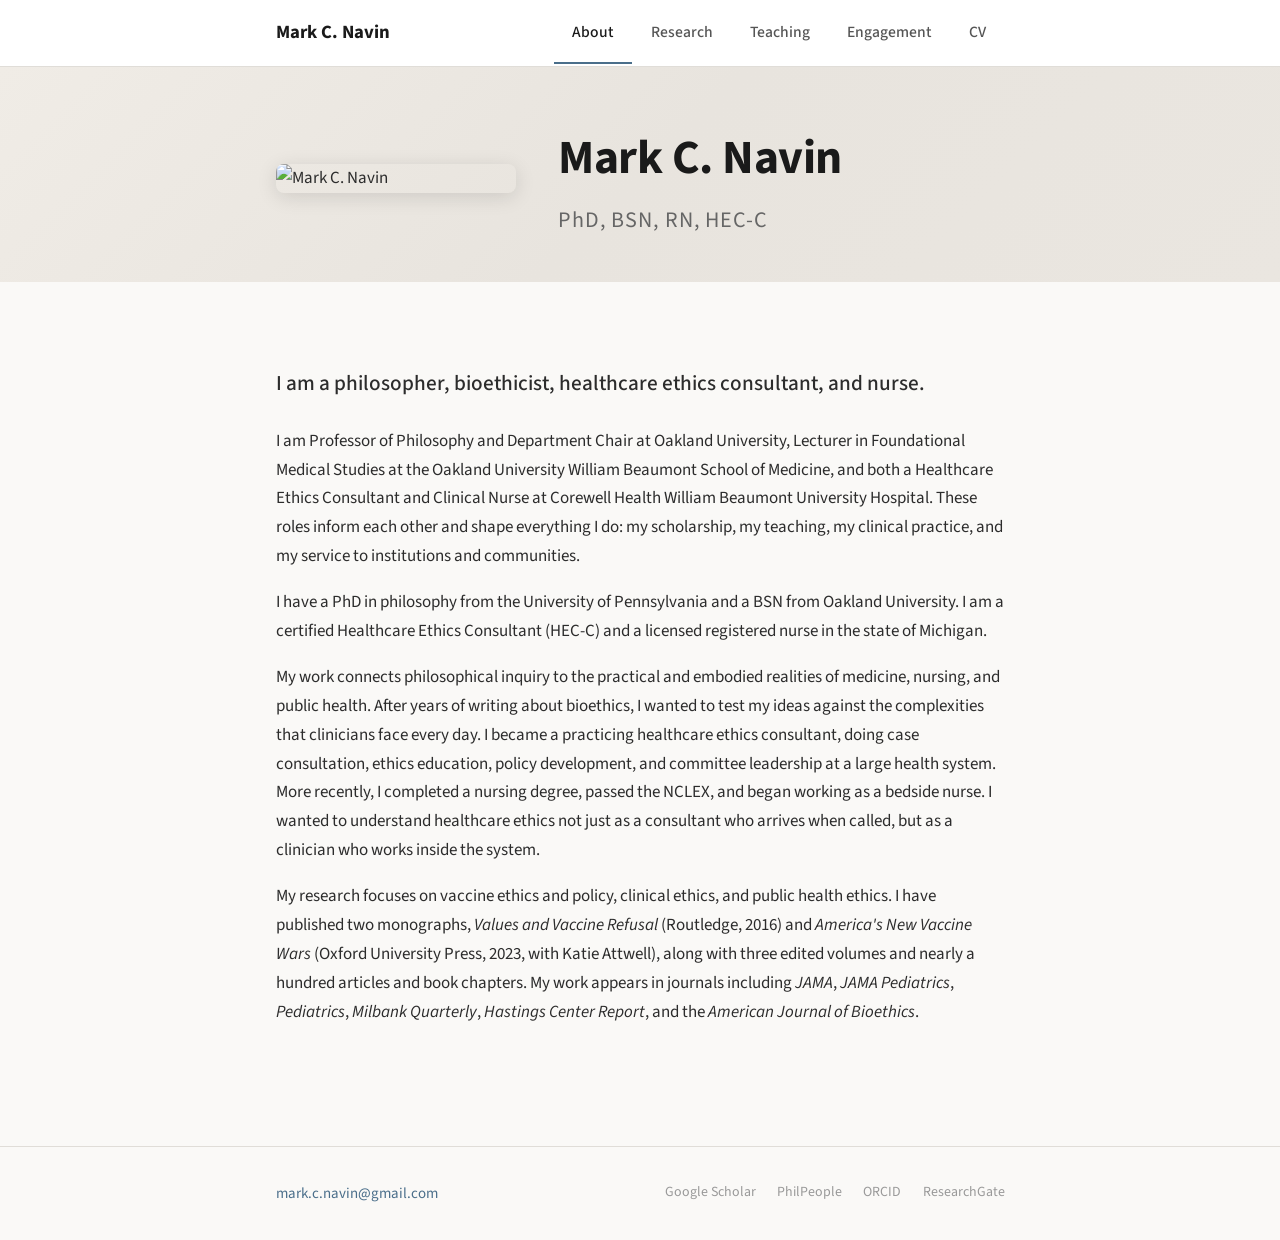
==== index.html @ 88d6ac95 "Add website files" ====
<!DOCTYPE html>
<html lang="en">
<head>
    <meta charset="UTF-8">
    <meta name="viewport" content="width=device-width, initial-scale=1.0">
    <title>Mark C. Navin</title>
    <link rel="stylesheet" href="style.css">
    <link rel="preconnect" href="https://fonts.googleapis.com">
    <link href="https://fonts.googleapis.com/css2?family=Source+Sans+3:wght@400;500;600;700&display=swap" rel="stylesheet">
</head>
<body>

<nav>
    <div class="container">
        <a href="index.html" class="nav-name">Mark C. Navin</a>
        <button class="nav-toggle" aria-label="Toggle navigation" onclick="document.querySelector('.nav-links').classList.toggle('open')">
            <span></span><span></span><span></span>
        </button>
        <ul class="nav-links">
            <li><a href="index.html" class="active">About</a></li>
            <li><a href="research.html">Research</a></li>
            <li><a href="teaching.html">Teaching</a></li>
            <li><a href="engagement.html">Engagement</a></li>
            <li><a href="cv.html">CV</a></li>
        </ul>
    </div>
</nav>

<section class="hero">
    <div class="container">
        <div class="about-header">
            <img src="images/headshot.jpg" alt="Mark C. Navin" class="headshot">
            <div class="about-intro">
                <h1>Mark C. Navin</h1>
                <p class="postnominals">PhD, BSN, RN, HEC-C</p>
            </div>
        </div>
    </div>
</section>

<main class="container page-content">

    <p class="lead">I am a philosopher, bioethicist, healthcare ethics consultant, and nurse.</p>

    <p>I am Professor of Philosophy and Department Chair at Oakland University, Lecturer in Foundational Medical Studies at the Oakland University William Beaumont School of Medicine, and both a Healthcare Ethics Consultant and Clinical Nurse at Corewell Health William Beaumont University Hospital. These roles inform each other and shape everything I do: my scholarship, my teaching, my clinical practice, and my service to institutions and communities.</p>

    <p>I have a PhD in philosophy from the University of Pennsylvania and a BSN from Oakland University. I am a certified Healthcare Ethics Consultant (HEC-C) and a licensed registered nurse in the state of Michigan.</p>

    <p>My work connects philosophical inquiry to the practical and embodied realities of medicine, nursing, and public health. After years of writing about bioethics, I wanted to test my ideas against the complexities that clinicians face every day. I became a practicing healthcare ethics consultant, doing case consultation, ethics education, policy development, and committee leadership at a large health system. More recently, I completed a nursing degree, passed the NCLEX, and began working as a bedside nurse. I wanted to understand healthcare ethics not just as a consultant who arrives when called, but as a clinician who works inside the system.</p>

    <p>My research focuses on vaccine ethics and policy, clinical ethics, and public health ethics. I have published two monographs, <em>Values and Vaccine Refusal</em> (Routledge, 2016) and <em>America's New Vaccine Wars</em> (Oxford University Press, 2023, with Katie Attwell), along with three edited volumes and nearly a hundred articles and book chapters. My work appears in journals including <em>JAMA</em>, <em>JAMA Pediatrics</em>, <em>Pediatrics</em>, <em>Milbank Quarterly</em>, <em>Hastings Center Report</em>, and the <em>American Journal of Bioethics</em>.</p>

</main>

<footer>
    <div class="container">
        <div class="footer-contact">
            <a href="mailto:mark.c.navin@gmail.com">mark.c.navin@gmail.com</a>
        </div>
        <div class="footer-profiles">
            <a href="https://scholar.google.com/citations?user=TUJq7hUAAAAJ&hl=en" target="_blank" rel="noopener">Google Scholar</a>
            <a href="https://philpeople.org/profiles/mark-navin" target="_blank" rel="noopener">PhilPeople</a>
            <a href="https://orcid.org/0000-0002-8511-6517" target="_blank" rel="noopener">ORCID</a>
            <a href="https://www.researchgate.net/profile/Mark-Navin" target="_blank" rel="noopener">ResearchGate</a>
        </div>
    </div>
</footer>

</body>
</html>
---- style.css ----
/* ===== RESET & BASE ===== */
*, *::before, *::after {
    box-sizing: border-box;
    margin: 0;
    padding: 0;
}

html {
    font-size: 17px;
    scroll-behavior: smooth;
}

body {
    font-family: 'Source Sans 3', 'Source Sans Pro', -apple-system, BlinkMacSystemFont, 'Segoe UI', Roboto, sans-serif;
    color: #2c2c2c;
    background-color: #faf9f7;
    line-height: 1.7;
    -webkit-font-smoothing: antialiased;
}

/* ===== TYPOGRAPHY ===== */
h1 {
    font-size: 2rem;
    font-weight: 700;
    color: #1a1a1a;
    margin-bottom: 0.25rem;
    letter-spacing: -0.01em;
}

h2 {
    font-size: 1.35rem;
    font-weight: 600;
    color: #1a1a1a;
    margin-top: 2.5rem;
    margin-bottom: 1rem;
    padding-bottom: 0.4rem;
    border-bottom: 2px solid #e0ddd8;
}

h3 {
    font-size: 1.1rem;
    font-weight: 600;
    color: #4a6e8a;
    margin-top: 2rem;
    margin-bottom: 0.75rem;
}

p {
    margin-bottom: 1rem;
}

a {
    color: #4a6e8a;
    text-decoration: none;
    border-bottom: 1px solid transparent;
    transition: border-color 0.2s;
}

a:hover {
    border-bottom-color: #4a6e8a;
}

/* ===== LAYOUT ===== */
.container {
    max-width: 780px;
    margin: 0 auto;
    padding: 0 1.5rem;
}

/* ===== NAVIGATION ===== */
nav {
    background-color: #fff;
    border-bottom: 1px solid #e0ddd8;
    position: sticky;
    top: 0;
    z-index: 100;
}

nav .container {
    display: flex;
    align-items: center;
    justify-content: space-between;
    padding-top: 0;
    padding-bottom: 0;
}

.nav-name {
    font-weight: 700;
    font-size: 1.1rem;
    color: #1a1a1a;
    text-decoration: none;
    border-bottom: none;
    padding: 1rem 0;
}

.nav-name:hover {
    color: #4a6e8a;
    border-bottom: none;
}

.nav-links {
    display: flex;
    list-style: none;
    gap: 0;
}

.nav-links a {
    display: block;
    padding: 1rem 1.1rem;
    font-size: 0.92rem;
    font-weight: 500;
    color: #555;
    text-decoration: none;
    border-bottom: 2px solid transparent;
    transition: color 0.2s, border-color 0.2s;
}

.nav-links a:hover {
    color: #1a1a1a;
    border-bottom-color: #4a6e8a;
}

.nav-links a.active {
    color: #1a1a1a;
    border-bottom-color: #4a6e8a;
}

/* Mobile hamburger */
.nav-toggle {
    display: none;
    background: none;
    border: none;
    cursor: pointer;
    padding: 0.5rem;
}

.nav-toggle span {
    display: block;
    width: 22px;
    height: 2px;
    background: #2c2c2c;
    margin: 5px 0;
    transition: 0.3s;
}

/* ===== HERO / ABOUT HEADER ===== */
.hero {
    background: linear-gradient(135deg, #f0ece6 0%, #e8e4de 50%, #eae6e0 100%);
    padding: 3rem 0 2.5rem;
    margin-bottom: 2rem;
}

.about-header {
    display: flex;
    gap: 2.5rem;
    align-items: center;
    margin: 0;
}

.headshot {
    width: 240px;
    min-width: 240px;
    border-radius: 8px;
    box-shadow: 0 4px 20px rgba(0,0,0,0.12);
}

.about-intro h1 {
    margin-bottom: 0.2rem;
    font-size: 2.8rem;
}

.postnominals {
    font-size: 1.3rem;
    font-weight: 400;
    color: #666;
    letter-spacing: 0.04em;
    margin-bottom: 0;
}

/* ===== LEAD STATEMENT ===== */
.lead {
    font-size: 1.25rem;
    line-height: 1.6;
    font-weight: 500;
    color: #2c2c2c;
    margin: 2rem 0 1.5rem;
}

.roles-table,
.credentials-table {
    border-collapse: collapse;
    width: 100%;
    margin-bottom: 1rem;
}

.roles-table td {
    padding: 0.2rem 0;
    font-size: 1rem;
    vertical-align: top;
    line-height: 1.45;
}

.roles-table .role {
    font-weight: 600;
    color: #1a1a1a;
    padding-right: 1rem;
    white-space: nowrap;
}

.roles-table .inst {
    color: #666;
}

.credentials-table {
    margin-top: 0.75rem;
    margin-bottom: 1.5rem;
}

.credentials-table td {
    padding: 0.12rem 0;
    font-size: 0.88rem;
    color: #777;
    vertical-align: top;
    line-height: 1.4;
}

.credentials-table td:first-child {
    font-weight: 500;
    color: #666;
    padding-right: 1rem;
    white-space: nowrap;
}

/* ===== RESEARCH PAGE ===== */
.books {
    display: flex;
    gap: 2.5rem;
    margin: 1.5rem 0 2.5rem;
}

.book {
    display: flex;
    gap: 1.25rem;
    flex: 1;
}

.book img {
    height: 200px;
    width: auto;
    border-radius: 3px;
    box-shadow: 0 2px 8px rgba(0,0,0,0.1);
    transition: transform 0.2s;
}

.book img:hover {
    transform: scale(1.03);
}

.book-info {
    display: flex;
    flex-direction: column;
    justify-content: center;
}

.book-info .book-title {
    font-weight: 600;
    font-size: 0.95rem;
    color: #1a1a1a;
    line-height: 1.4;
    margin-bottom: 0.3rem;
}

.book-info .book-meta {
    font-size: 0.85rem;
    color: #777;
}

.research-area {
    margin-bottom: 2.5rem;
}

.pub-list {
    list-style: none;
    padding: 0;
}

.pub-list li {
    padding: 0.6rem 0;
    border-bottom: 1px solid #eee;
    font-size: 0.95rem;
    line-height: 1.5;
}

.pub-list li:last-child {
    border-bottom: none;
}

.pub-title {
    color: #1a1a1a;
}

.pub-meta {
    color: #777;
    font-size: 0.88rem;
}

/* ===== TEACHING PAGE ===== */
.teaching-content p {
    margin-bottom: 1rem;
}

/* ===== ENGAGEMENT PAGE ===== */
.media-grid {
    display: grid;
    grid-template-columns: repeat(auto-fill, minmax(300px, 1fr));
    gap: 1.5rem;
    margin: 1.5rem 0;
}

.media-card {
    background: #fff;
    border: 1px solid #e8e5e0;
    border-radius: 6px;
    overflow: hidden;
    transition: box-shadow 0.2s;
}

.media-card:hover {
    box-shadow: 0 3px 12px rgba(0,0,0,0.08);
}

.media-card img {
    width: 100%;
    display: block;
}

.media-card .card-body {
    padding: 1rem;
}

.media-card .card-title {
    font-weight: 600;
    font-size: 0.92rem;
    color: #1a1a1a;
    line-height: 1.4;
    margin-bottom: 0.3rem;
}

.media-card .card-meta {
    font-size: 0.82rem;
    color: #777;
}

.writing-list {
    list-style: none;
    padding: 0;
}

.writing-list li {
    padding: 0.5rem 0;
    border-bottom: 1px solid #eee;
    font-size: 0.95rem;
}

.writing-list li:last-child {
    border-bottom: none;
}

.outlet-list {
    font-size: 0.95rem;
    color: #555;
    line-height: 1.8;
}

/* ===== CV PAGE ===== */
.cv-embed {
    width: 100%;
    height: 80vh;
    border: 1px solid #e0ddd8;
    border-radius: 4px;
    margin: 1.5rem 0;
}

.cv-download {
    display: inline-block;
    padding: 0.6rem 1.5rem;
    background-color: #4a6e8a;
    color: #fff;
    border-radius: 4px;
    font-weight: 500;
    font-size: 0.95rem;
    border-bottom: none;
    transition: background-color 0.2s;
}

.cv-download:hover {
    background-color: #3d5d75;
    border-bottom: none;
}

/* ===== FOOTER ===== */
footer {
    margin-top: 4rem;
    padding: 2rem 0;
    border-top: 1px solid #e0ddd8;
    font-size: 0.88rem;
    color: #888;
}

footer .container {
    display: flex;
    justify-content: space-between;
    align-items: center;
    flex-wrap: wrap;
    gap: 1rem;
}

.footer-contact a {
    color: #4a6e8a;
}

.footer-profiles {
    display: flex;
    gap: 1.25rem;
}

.footer-profiles a {
    color: #999;
    font-size: 0.82rem;
    border-bottom: none;
}

.footer-profiles a:hover {
    color: #4a6e8a;
}

/* ===== RESPONSIVE ===== */
@media (max-width: 768px) {
    html {
        font-size: 16px;
    }

    .nav-toggle {
        display: block;
    }

    .nav-links {
        display: none;
        position: absolute;
        top: 100%;
        left: 0;
        right: 0;
        background: #fff;
        flex-direction: column;
        border-bottom: 1px solid #e0ddd8;
        box-shadow: 0 4px 12px rgba(0,0,0,0.05);
    }

    .nav-links.open {
        display: flex;
    }

    .nav-links a {
        padding: 0.9rem 1.5rem;
        border-bottom: none;
    }

    .hero {
        padding: 2rem 0 1.5rem;
    }

    .about-header {
        flex-direction: column;
        align-items: center;
        text-align: center;
    }

    .roles-table .role {
        white-space: normal;
    }

    .roles-table td {
        display: block;
    }

    .roles-table .inst {
        padding-bottom: 0.4rem;
    }

    .credentials-table td:first-child {
        white-space: normal;
    }

    .headshot {
        width: 180px;
        min-width: 180px;
    }

    .books {
        flex-direction: column;
        gap: 1.5rem;
    }

    footer .container {
        flex-direction: column;
        text-align: center;
    }
}

/* ===== PAGE CONTENT SPACING ===== */
.page-content {
    padding-top: 1rem;
    padding-bottom: 2rem;
}
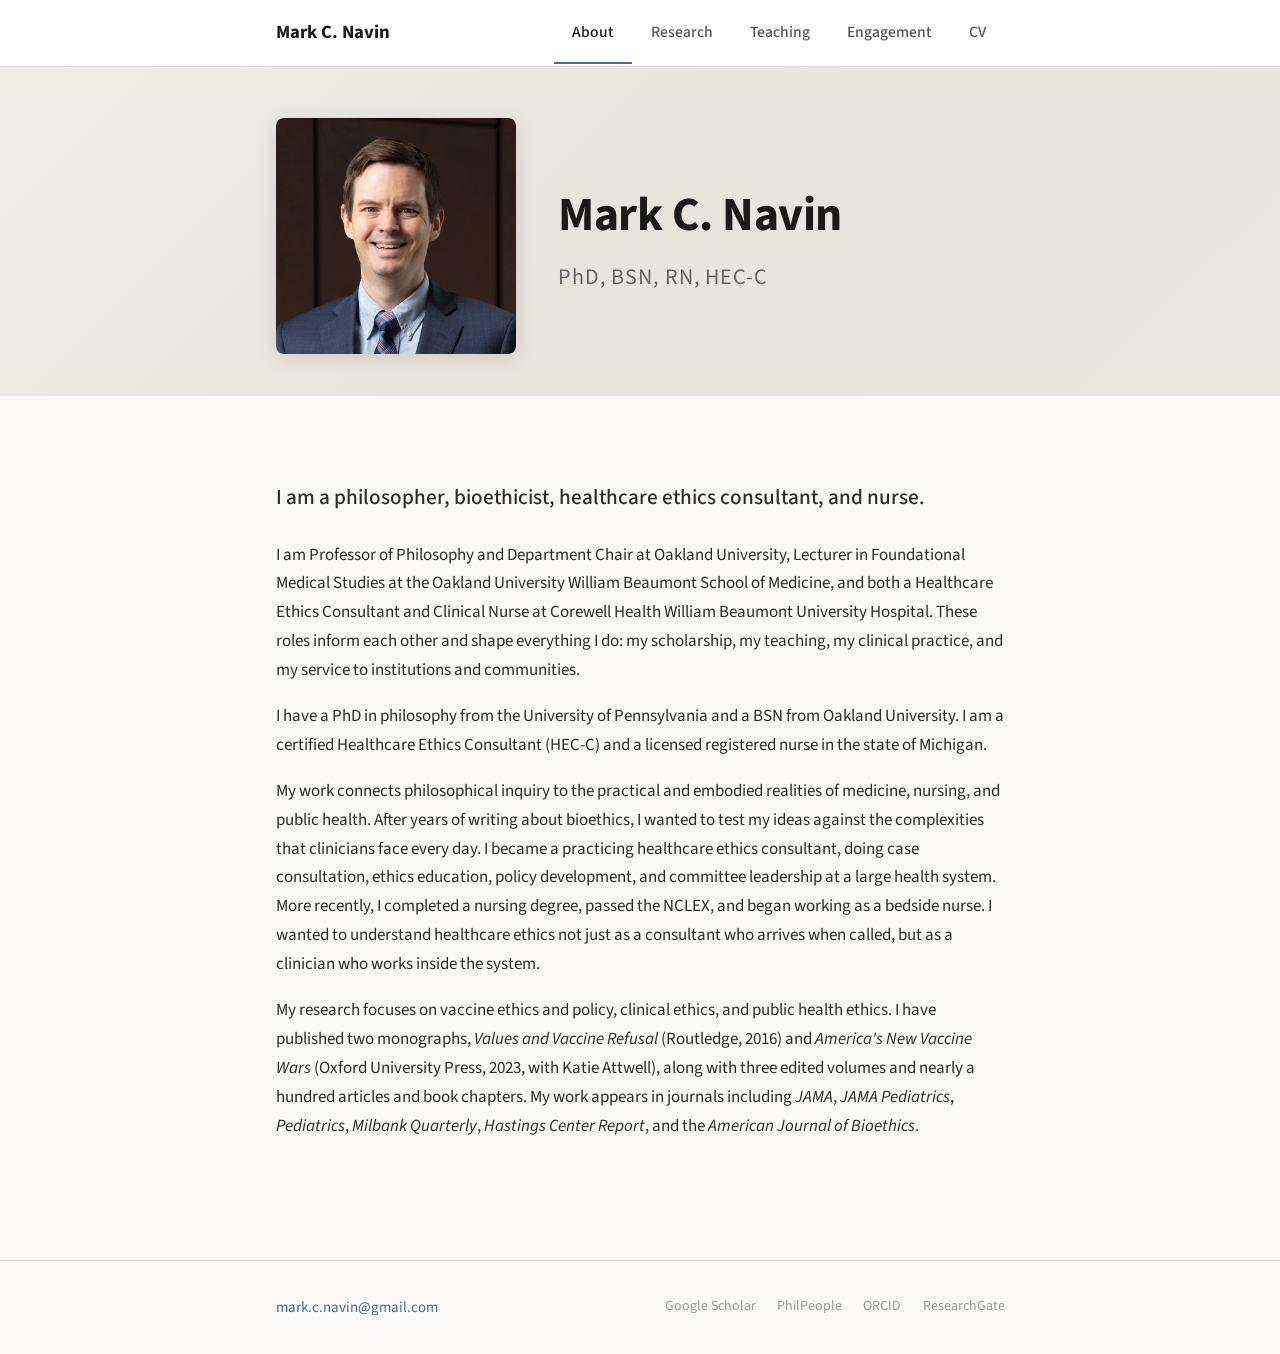
==== commit b5e0edcb: "Add Google Analytics tracking" ====
--- a/index.html
+++ b/index.html
@@ -1,6 +1,14 @@
 <!DOCTYPE html>
 <html lang="en">
 <head>
+    <!-- Google tag (gtag.js) -->
+    <script async src="https://www.googletagmanager.com/gtag/js?id=G-4WV3PVG4LS"></script>
+    <script>
+      window.dataLayer = window.dataLayer || [];
+      function gtag(){dataLayer.push(arguments);}
+      gtag('js', new Date());
+      gtag('config', 'G-4WV3PVG4LS');
+    </script>
     <meta charset="UTF-8">
     <meta name="viewport" content="width=device-width, initial-scale=1.0">
     <title>Mark C. Navin</title>
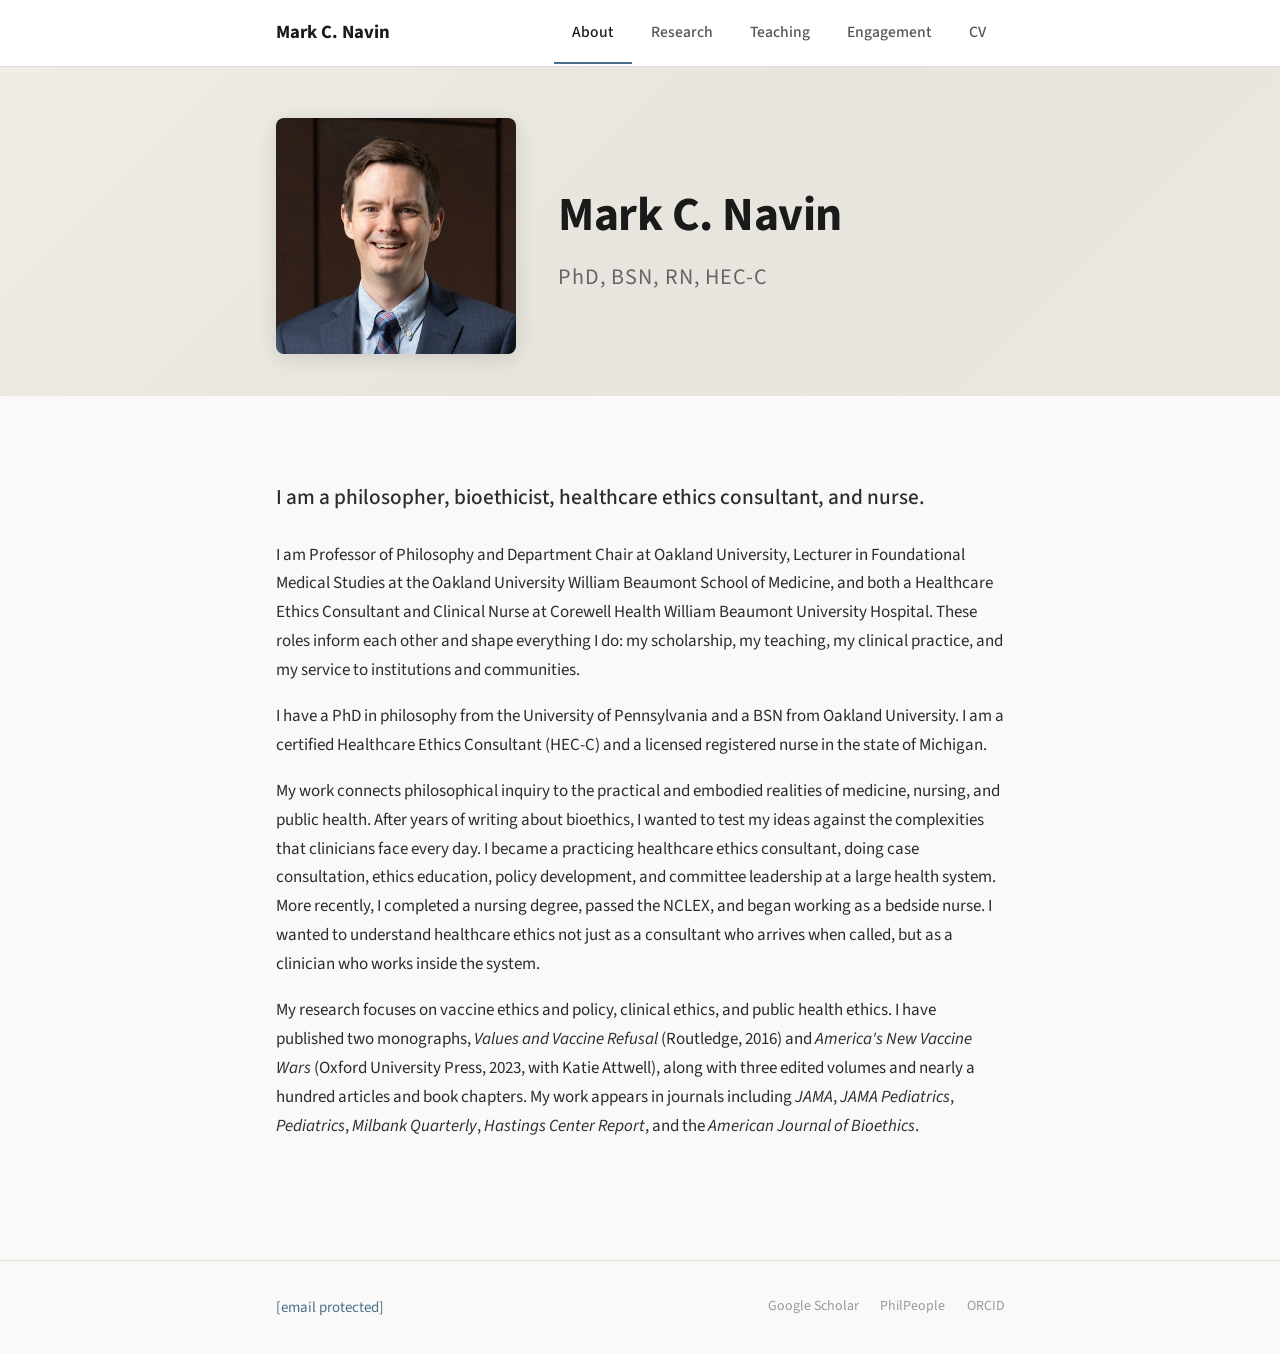
==== commit 145221a2: "Add updated files to ensure that Google locates" ====
--- a/index.html
+++ b/index.html
@@ -11,7 +11,21 @@
     </script>
     <meta charset="UTF-8">
     <meta name="viewport" content="width=device-width, initial-scale=1.0">
-    <title>Mark C. Navin</title>
+    <title>Mark C. Navin — Philosopher, Bioethicist, Nurse</title>
+    <meta name="description" content="Mark C. Navin is a philosopher, bioethicist, healthcare ethics consultant, and bedside nurse. Professor of Philosophy at Oakland University, clinical ethicist and nurse at Corewell Health. Author of Values and Vaccine Refusal and America's New Vaccine Wars.">
+    <link rel="canonical" href="https://markcnavin.com/">
+    <!-- Open Graph -->
+    <meta property="og:title" content="Mark C. Navin — Philosopher, Bioethicist, Nurse">
+    <meta property="og:description" content="Philosopher, bioethicist, healthcare ethics consultant, and bedside nurse. Professor at Oakland University. Author of Values and Vaccine Refusal and America's New Vaccine Wars.">
+    <meta property="og:type" content="website">
+    <meta property="og:url" content="https://markcnavin.com/">
+    <meta property="og:image" content="https://markcnavin.com/images/headshot.jpg">
+    <meta property="og:site_name" content="Mark C. Navin">
+    <!-- Twitter/Bluesky card -->
+    <meta name="twitter:card" content="summary">
+    <meta name="twitter:title" content="Mark C. Navin — Philosopher, Bioethicist, Nurse">
+    <meta name="twitter:description" content="Philosopher, bioethicist, healthcare ethics consultant, and bedside nurse. Professor at Oakland University. Author of Values and Vaccine Refusal and America's New Vaccine Wars.">
+    <meta name="twitter:image" content="https://markcnavin.com/images/headshot.jpg">
     <link rel="stylesheet" href="style.css">
     <link rel="preconnect" href="https://fonts.googleapis.com">
     <link href="https://fonts.googleapis.com/css2?family=Source+Sans+3:wght@400;500;600;700&display=swap" rel="stylesheet">
@@ -63,16 +77,10 @@
 <footer>
     <div class="container">
         <div class="footer-contact">
-            <a href="mailto:mark.c.navin@gmail.com">mark.c.navin@gmail.com</a>
+            <a href="/cdn-cgi/l/email-protection#147975667f3a773a7a75627d7a547379757d783a777b79"><span class="__cf_email__" data-cfemail="8fe2eefde4a1eca1e1eef9e6e1cfe8e2eee6e3a1ece0e2">[email&#160;protected]</span></a>
         </div>
         <div class="footer-profiles">
             <a href="https://scholar.google.com/citations?user=TUJq7hUAAAAJ&hl=en" target="_blank" rel="noopener">Google Scholar</a>
             <a href="https://philpeople.org/profiles/mark-navin" target="_blank" rel="noopener">PhilPeople</a>
             <a href="https://orcid.org/0000-0002-8511-6517" target="_blank" rel="noopener">ORCID</a>
-            <a href="https://www.researchgate.net/profile/Mark-Navin" target="_blank" rel="noopener">ResearchGate</a>
-        </div>
-    </div>
-</footer>
-
-</body>
-</html>
+            <a href="https://w
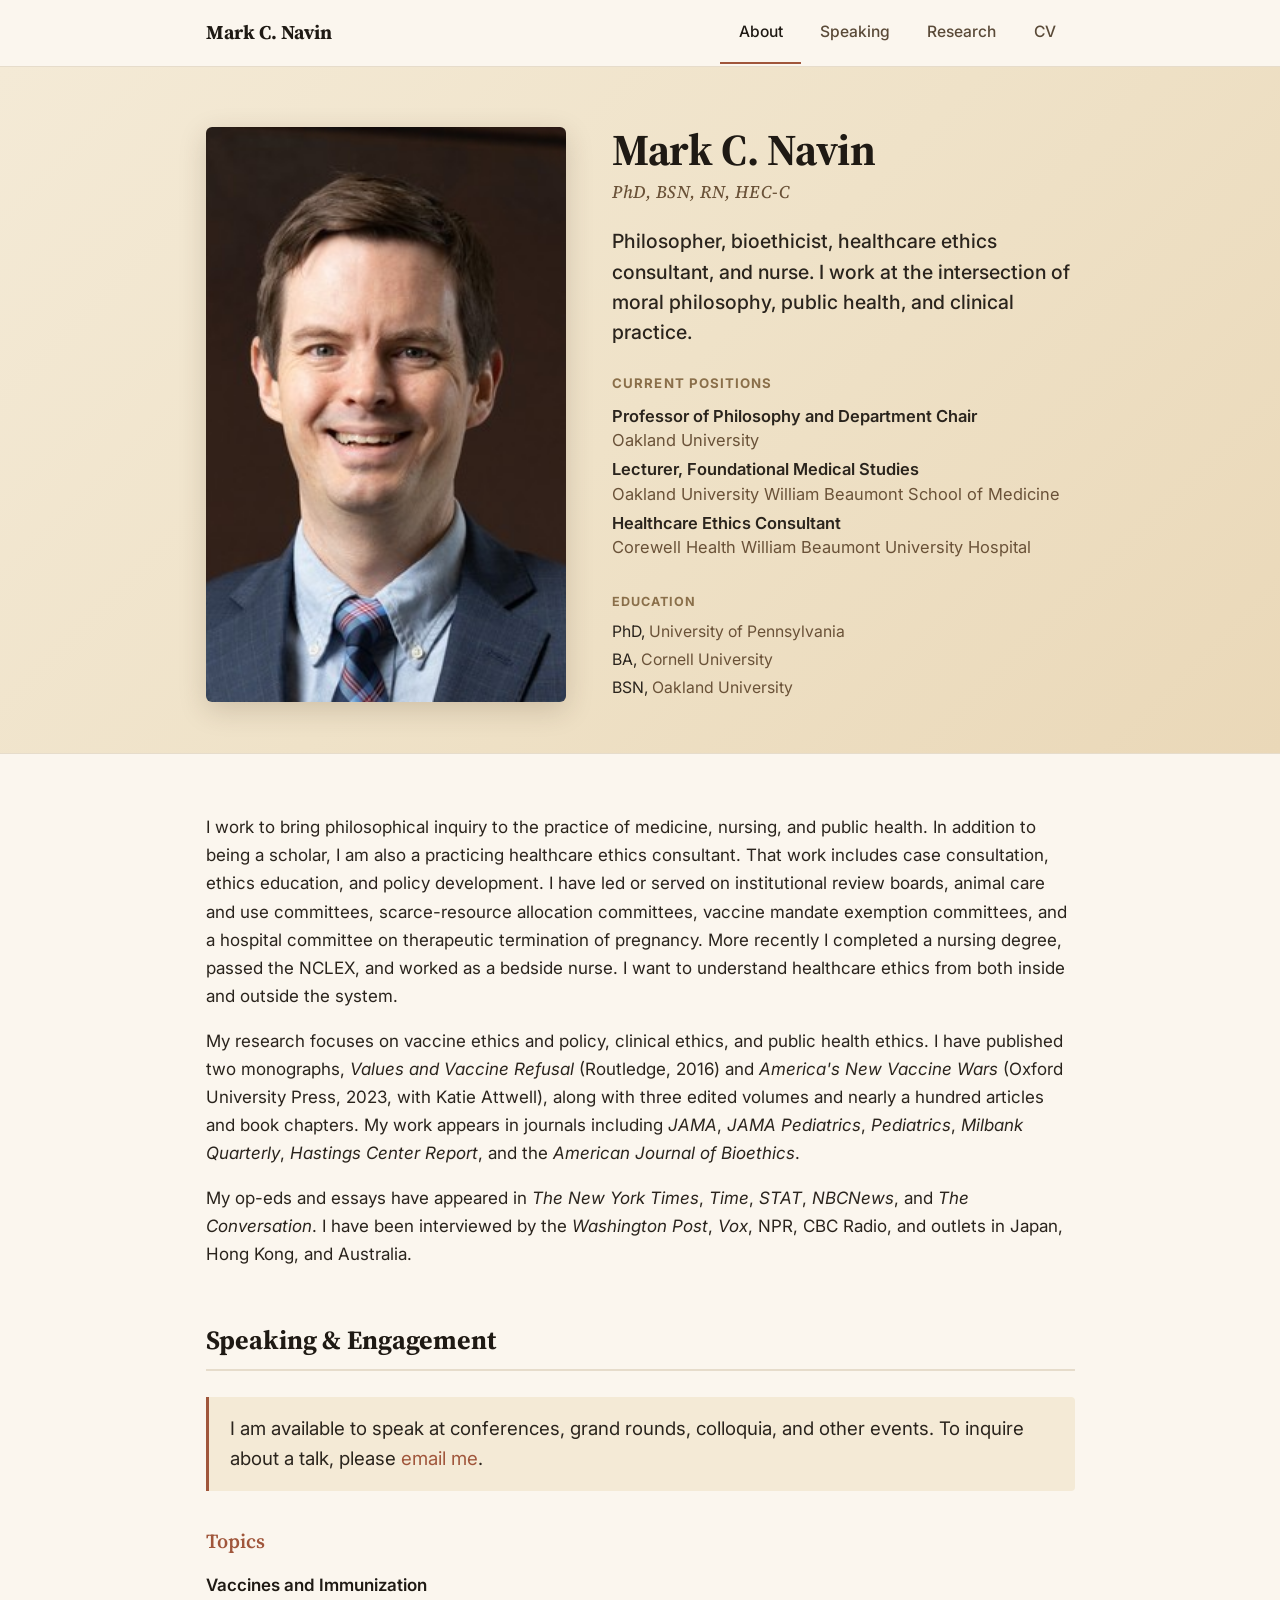
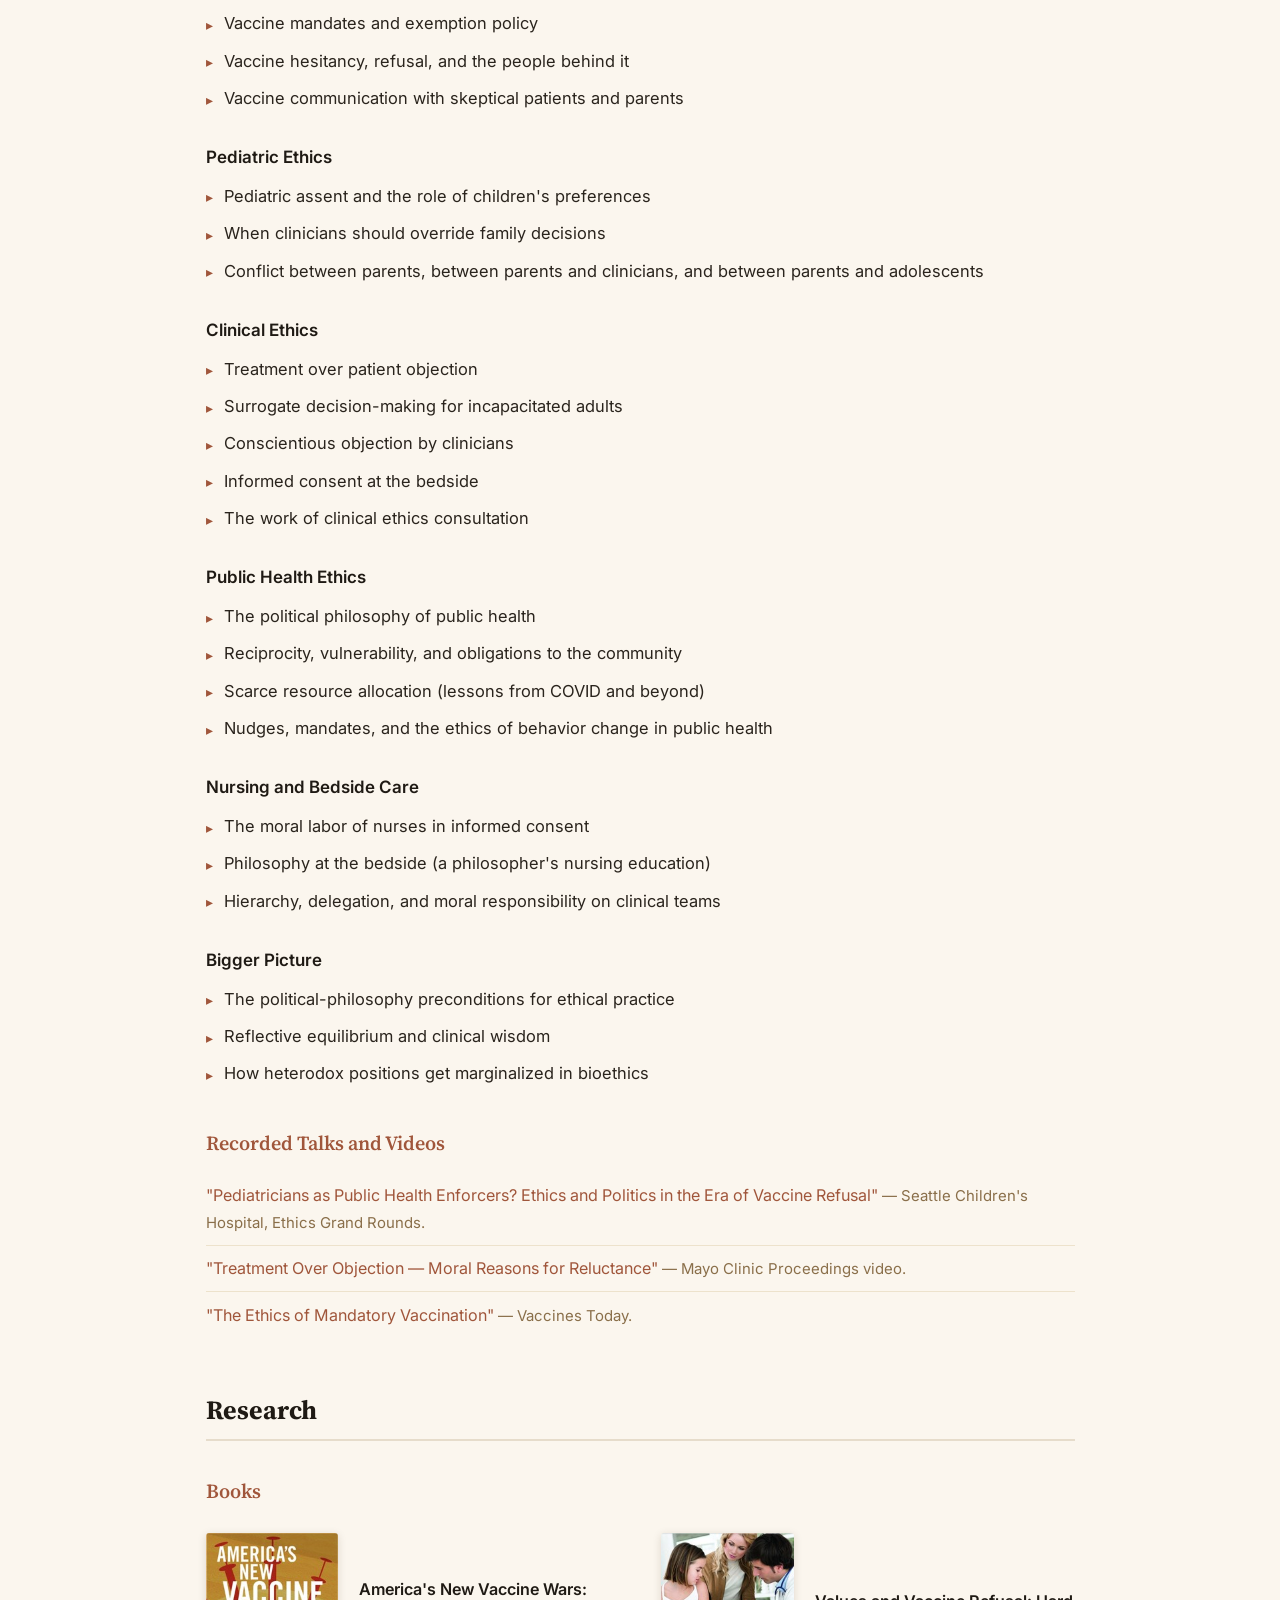
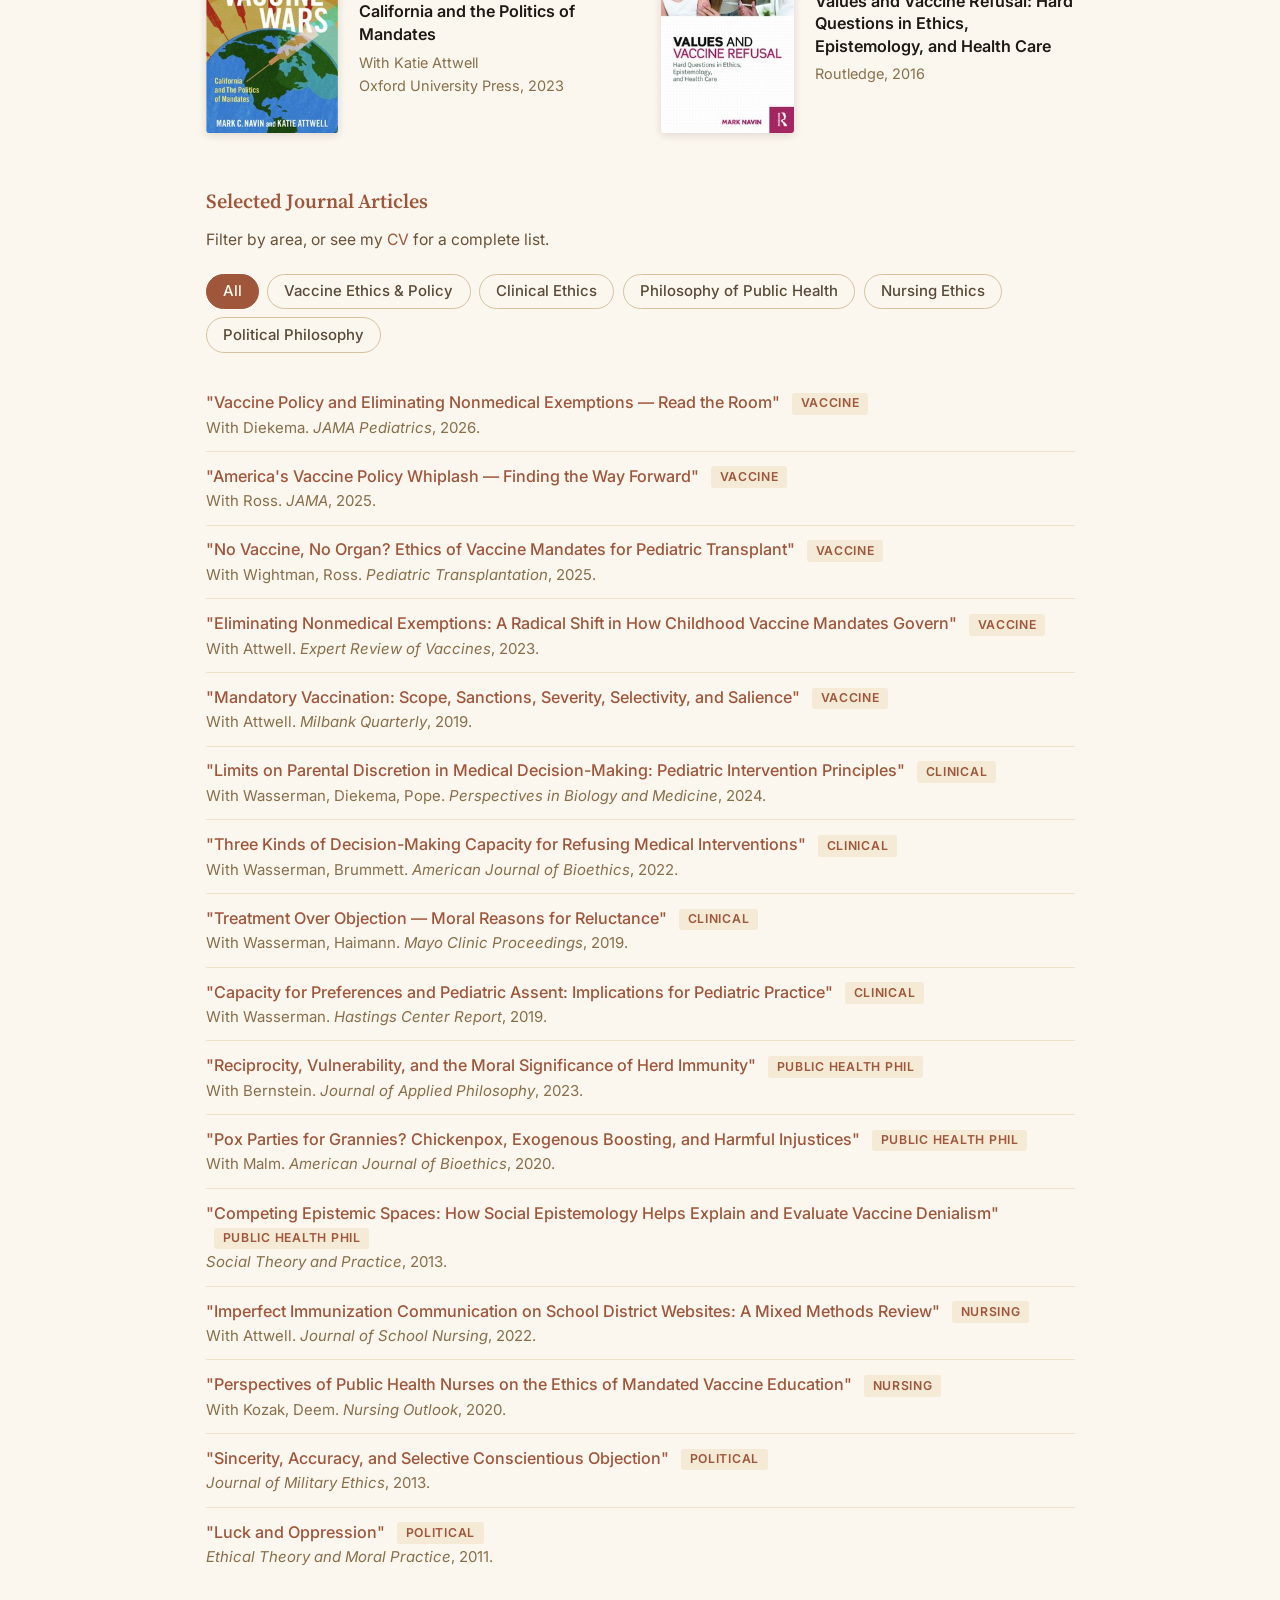
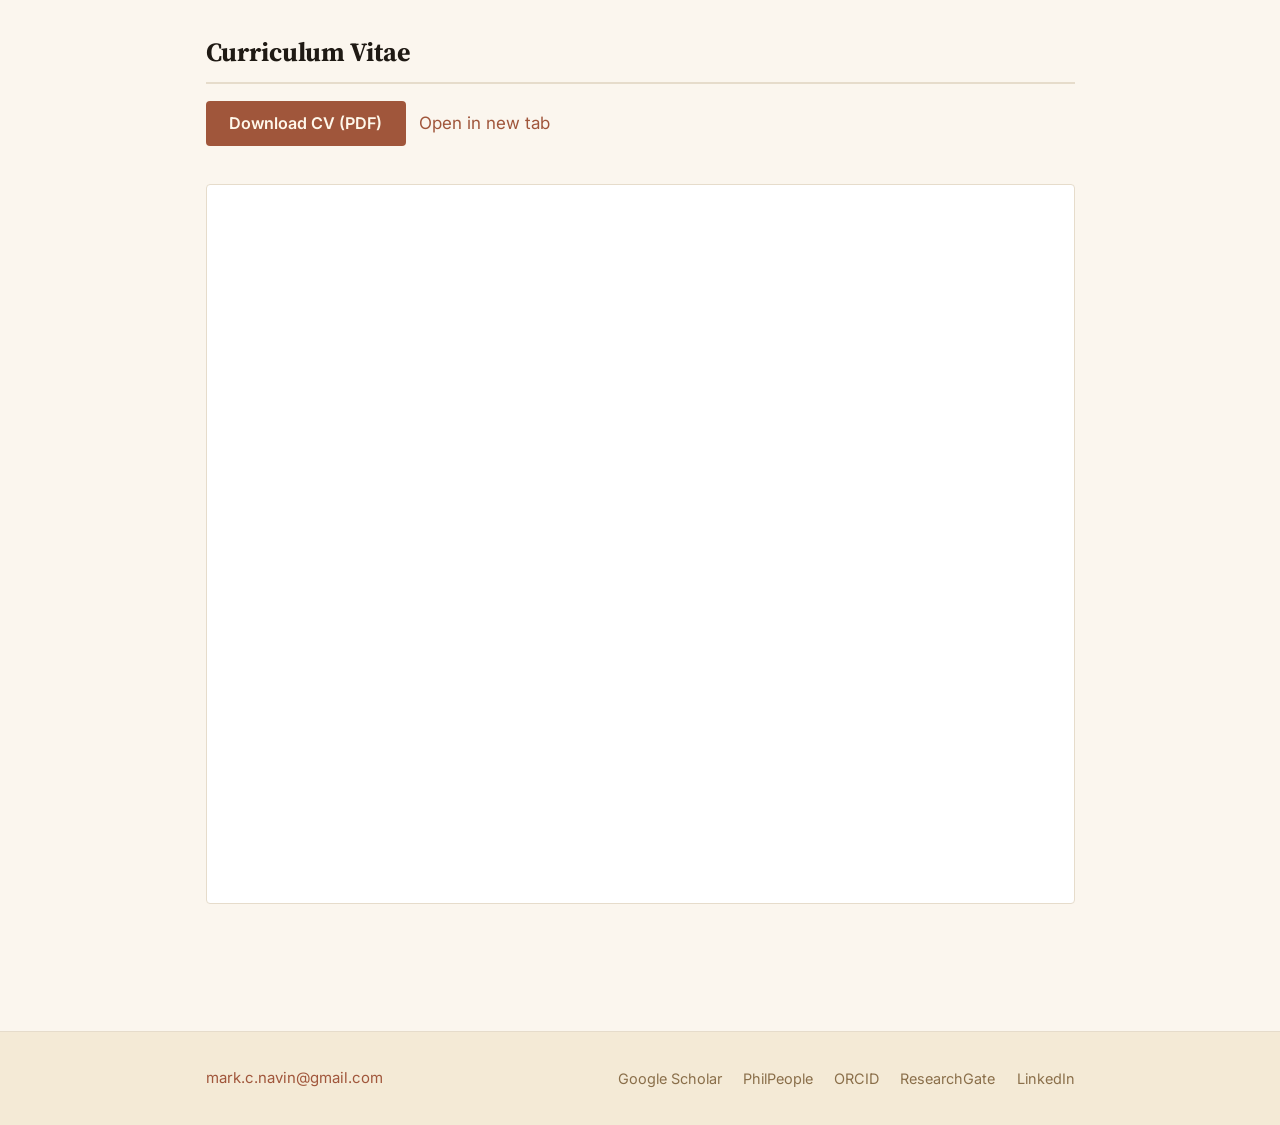
==== commit eadc8754: "Updating webpage, going to 1 page" ====
--- a/index.html
+++ b/index.html
@@ -12,11 +12,11 @@
     <meta charset="UTF-8">
     <meta name="viewport" content="width=device-width, initial-scale=1.0">
     <title>Mark C. Navin — Philosopher, Bioethicist, Nurse</title>
-    <meta name="description" content="Mark C. Navin is a philosopher, bioethicist, healthcare ethics consultant, and bedside nurse. Professor of Philosophy at Oakland University, clinical ethicist and nurse at Corewell Health. Author of Values and Vaccine Refusal and America's New Vaccine Wars.">
+    <meta name="description" content="Mark Navin (Mark C. Navin) is a philosopher, bioethicist, healthcare ethics consultant, and nurse. Professor and Chair of Philosophy at Oakland University. Author of Values and Vaccine Refusal and America's New Vaccine Wars. Available for talks at hospitals, medical schools, and conferences.">
     <link rel="canonical" href="https://markcnavin.com/">
     <!-- Open Graph -->
     <meta property="og:title" content="Mark C. Navin — Philosopher, Bioethicist, Nurse">
-    <meta property="og:description" content="Philosopher, bioethicist, healthcare ethics consultant, and bedside nurse. Professor at Oakland University. Author of Values and Vaccine Refusal and America's New Vaccine Wars.">
+    <meta property="og:description" content="Mark Navin is a philosopher, bioethicist, healthcare ethics consultant, and nurse. Professor at Oakland University. Author of Values and Vaccine Refusal and America's New Vaccine Wars.">
     <meta property="og:type" content="website">
     <meta property="og:url" content="https://markcnavin.com/">
     <meta property="og:image" content="https://markcnavin.com/images/headshot.jpg">
@@ -24,37 +24,113 @@
     <!-- Twitter/Bluesky card -->
     <meta name="twitter:card" content="summary">
     <meta name="twitter:title" content="Mark C. Navin — Philosopher, Bioethicist, Nurse">
-    <meta name="twitter:description" content="Philosopher, bioethicist, healthcare ethics consultant, and bedside nurse. Professor at Oakland University. Author of Values and Vaccine Refusal and America's New Vaccine Wars.">
+    <meta name="twitter:description" content="Mark Navin is a philosopher, bioethicist, healthcare ethics consultant, and nurse. Professor at Oakland University. Author of Values and Vaccine Refusal and America's New Vaccine Wars.">
     <meta name="twitter:image" content="https://markcnavin.com/images/headshot.jpg">
+    <!-- Structured Data -->
+    <script type="application/ld+json">
+    {
+      "@context": "https://schema.org",
+      "@type": "Person",
+      "name": "Mark C. Navin",
+      "alternateName": ["Mark Navin", "Mark Christopher Navin"],
+      "url": "https://markcnavin.com",
+      "image": "https://markcnavin.com/images/headshot.jpg",
+      "jobTitle": ["Professor of Philosophy", "Department Chair", "Healthcare Ethics Consultant"],
+      "worksFor": [
+        {
+          "@type": "EducationalOrganization",
+          "name": "Oakland University",
+          "url": "https://www.oakland.edu",
+          "department": {
+            "@type": "Organization",
+            "name": "Department of Philosophy"
+          },
+          "address": {
+            "@type": "PostalAddress",
+            "addressLocality": "Rochester",
+            "addressRegion": "MI",
+            "addressCountry": "US"
+          }
+        },
+        {
+          "@type": "Hospital",
+          "name": "Corewell Health William Beaumont University Hospital"
+        }
+      ],
+      "alumniOf": [
+        {
+          "@type": "EducationalOrganization",
+          "name": "University of Pennsylvania"
+        },
+        {
+          "@type": "EducationalOrganization",
+          "name": "Cornell University"
+        }
+      ],
+      "hasCredential": [
+        { "@type": "EducationalOccupationalCredential", "credentialCategory": "degree", "name": "PhD in Philosophy" },
+        { "@type": "EducationalOccupationalCredential", "credentialCategory": "degree", "name": "BSN" },
+        { "@type": "EducationalOccupationalCredential", "credentialCategory": "certificate", "name": "HEC-C" }
+      ],
+      "knowsAbout": ["bioethics", "vaccine ethics", "clinical ethics", "public health ethics", "nursing ethics", "pediatric ethics", "philosophy"],
+      "sameAs": [
+        "https://www.oakland.edu/phil/faculty/navin/",
+        "https://scholar.google.com/citations?user=TUJq7hUAAAAJ&hl=en",
+        "https://philpeople.org/profiles/mark-navin",
+        "https://orcid.org/0000-0002-8511-6517",
+        "https://www.researchgate.net/profile/Mark-Navin",
+        "https://www.linkedin.com/in/mark-navin-7325602b2/"
+      ]
+    }
+    </script>
     <link rel="stylesheet" href="style.css">
     <link rel="preconnect" href="https://fonts.googleapis.com">
-    <link href="https://fonts.googleapis.com/css2?family=Source+Sans+3:wght@400;500;600;700&display=swap" rel="stylesheet">
+    <link rel="preconnect" href="https://fonts.gstatic.com" crossorigin>
+    <link href="https://fonts.googleapis.com/css2?family=Inter:wght@400;500;600;700&family=Source+Serif+4:opsz,wght@8..60,400;8..60,500;8..60,600;8..60,700&display=swap" rel="stylesheet">
 </head>
 <body>
 
 <nav>
     <div class="container">
-        <a href="index.html" class="nav-name">Mark C. Navin</a>
+        <a href="#about" class="nav-name">Mark C. Navin</a>
         <button class="nav-toggle" aria-label="Toggle navigation" onclick="document.querySelector('.nav-links').classList.toggle('open')">
             <span></span><span></span><span></span>
         </button>
         <ul class="nav-links">
-            <li><a href="index.html" class="active">About</a></li>
-            <li><a href="research.html">Research</a></li>
-            <li><a href="teaching.html">Teaching</a></li>
-            <li><a href="engagement.html">Engagement</a></li>
-            <li><a href="cv.html">CV</a></li>
+            <li><a href="#about">About</a></li>
+            <li><a href="#speaking">Speaking</a></li>
+            <li><a href="#research">Research</a></li>
+            <li><a href="#cv">CV</a></li>
         </ul>
     </div>
 </nav>
 
-<section class="hero">
+<section class="hero" id="about">
     <div class="container">
         <div class="about-header">
-            <img src="images/headshot.jpg" alt="Mark C. Navin" class="headshot">
+            <div class="headshot-frame">
+                <img src="images/headshot.jpg" alt="Mark Navin" class="headshot">
+            </div>
             <div class="about-intro">
                 <h1>Mark C. Navin</h1>
                 <p class="postnominals">PhD, BSN, RN, HEC-C</p>
+                <p class="summary-statement">Philosopher, bioethicist, healthcare ethics consultant, and nurse. I work at the intersection of moral philosophy, public health, and clinical practice.</p>
+                <div class="hero-positions">
+                    <div class="label">Current Positions</div>
+                    <ul>
+                        <li><span class="role">Professor of Philosophy and Department Chair</span><br><span class="inst">Oakland University</span></li>
+                        <li><span class="role">Lecturer, Foundational Medical Studies</span><br><span class="inst">Oakland University William Beaumont School of Medicine</span></li>
+                        <li><span class="role">Healthcare Ethics Consultant</span><br><span class="inst">Corewell Health William Beaumont University Hospital</span></li>
+                    </ul>
+                </div>
+                <div class="hero-degrees">
+                    <span class="label">Education</span>
+                    <ul>
+                        <li>PhD, <span class="inst">University of Pennsylvania</span></li>
+                        <li>BA, <span class="inst">Cornell University</span></li>
+                        <li>BSN, <span class="inst">Oakland University</span></li>
+                    </ul>
+                </div>
             </div>
         </div>
     </div>
@@ -62,25 +138,295 @@
 
 <main class="container page-content">
 
-    <p class="lead">I am a philosopher, bioethicist, healthcare ethics consultant, and nurse.</p>
-
-    <p>I am Professor of Philosophy and Department Chair at Oakland University, Lecturer in Foundational Medical Studies at the Oakland University William Beaumont School of Medicine, and both a Healthcare Ethics Consultant and Clinical Nurse at Corewell Health William Beaumont University Hospital. These roles inform each other and shape everything I do: my scholarship, my teaching, my clinical practice, and my service to institutions and communities.</p>
-
-    <p>I have a PhD in philosophy from the University of Pennsylvania and a BSN from Oakland University. I am a certified Healthcare Ethics Consultant (HEC-C) and a licensed registered nurse in the state of Michigan.</p>
-
-    <p>My work connects philosophical inquiry to the practical and embodied realities of medicine, nursing, and public health. After years of writing about bioethics, I wanted to test my ideas against the complexities that clinicians face every day. I became a practicing healthcare ethics consultant, doing case consultation, ethics education, policy development, and committee leadership at a large health system. More recently, I completed a nursing degree, passed the NCLEX, and began working as a bedside nurse. I wanted to understand healthcare ethics not just as a consultant who arrives when called, but as a clinician who works inside the system.</p>
-
-    <p>My research focuses on vaccine ethics and policy, clinical ethics, and public health ethics. I have published two monographs, <em>Values and Vaccine Refusal</em> (Routledge, 2016) and <em>America's New Vaccine Wars</em> (Oxford University Press, 2023, with Katie Attwell), along with three edited volumes and nearly a hundred articles and book chapters. My work appears in journals including <em>JAMA</em>, <em>JAMA Pediatrics</em>, <em>Pediatrics</em>, <em>Milbank Quarterly</em>, <em>Hastings Center Report</em>, and the <em>American Journal of Bioethics</em>.</p>
+    <section class="about-bio">
+        <p>I work to bring philosophical inquiry to the practice of medicine, nursing, and public health. In addition to being a scholar, I am also a practicing healthcare ethics consultant. That work includes case consultation, ethics education, and policy development. I have led or served on institutional review boards, animal care and use committees, scarce-resource allocation committees, vaccine mandate exemption committees, and a hospital committee on therapeutic termination of pregnancy. More recently I completed a nursing degree, passed the NCLEX, and worked as a bedside nurse. I want to understand healthcare ethics from both inside and outside the system.</p>
+
+        <p>My research focuses on vaccine ethics and policy, clinical ethics, and public health ethics. I have published two monographs, <em>Values and Vaccine Refusal</em> (Routledge, 2016) and <em>America's New Vaccine Wars</em> (Oxford University Press, 2023, with Katie Attwell), along with three edited volumes and nearly a hundred articles and book chapters. My work appears in journals including <em>JAMA</em>, <em>JAMA Pediatrics</em>, <em>Pediatrics</em>, <em>Milbank Quarterly</em>, <em>Hastings Center Report</em>, and the <em>American Journal of Bioethics</em>.</p>
+
+        <p>My op-eds and essays have appeared in <em>The New York Times</em>, <em>Time</em>, <em>STAT</em>, <em>NBCNews</em>, and <em>The Conversation</em>. I have been interviewed by the <em>Washington Post</em>, <em>Vox</em>, NPR, CBC Radio, and outlets in Japan, Hong Kong, and Australia.</p>
+    </section>
+
+    <!-- ==================== SPEAKING & ENGAGEMENT ==================== -->
+    <section id="speaking">
+        <h2>Speaking &amp; Engagement</h2>
+
+        <p class="availability">I am available to speak at conferences, grand rounds, colloquia, and other events. To inquire about a talk, please <a href="mailto:mark.c.navin@gmail.com">email me</a>.</p>
+
+        <h3>Topics</h3>
+
+        <div class="topic-group">
+            <p style="font-weight:600; color:#1f1a14; margin-bottom:0.4rem;">Vaccines and Immunization</p>
+            <ul class="topic-list">
+                <li>Vaccine mandates and exemption policy</li>
+                <li>Vaccine hesitancy, refusal, and the people behind it</li>
+                <li>Vaccine communication with skeptical patients and parents</li>
+            </ul>
+        </div>
+
+        <div class="topic-group">
+            <p style="font-weight:600; color:#1f1a14; margin-bottom:0.4rem;">Pediatric Ethics</p>
+            <ul class="topic-list">
+                <li>Pediatric assent and the role of children's preferences</li>
+                <li>When clinicians should override family decisions</li>
+                <li>Conflict between parents, between parents and clinicians, and between parents and adolescents</li>
+            </ul>
+        </div>
+
+        <div class="topic-group">
+            <p style="font-weight:600; color:#1f1a14; margin-bottom:0.4rem;">Clinical Ethics</p>
+            <ul class="topic-list">
+                <li>Treatment over patient objection</li>
+                <li>Surrogate decision-making for incapacitated adults</li>
+                <li>Conscientious objection by clinicians</li>
+                <li>Informed consent at the bedside</li>
+                <li>The work of clinical ethics consultation</li>
+            </ul>
+        </div>
+
+        <div class="topic-group">
+            <p style="font-weight:600; color:#1f1a14; margin-bottom:0.4rem;">Public Health Ethics</p>
+            <ul class="topic-list">
+                <li>The political philosophy of public health</li>
+                <li>Reciprocity, vulnerability, and obligations to the community</li>
+                <li>Scarce resource allocation (lessons from COVID and beyond)</li>
+                <li>Nudges, mandates, and the ethics of behavior change in public health</li>
+            </ul>
+        </div>
+
+        <div class="topic-group">
+            <p style="font-weight:600; color:#1f1a14; margin-bottom:0.4rem;">Nursing and Bedside Care</p>
+            <ul class="topic-list">
+                <li>The moral labor of nurses in informed consent</li>
+                <li>Philosophy at the bedside (a philosopher's nursing education)</li>
+                <li>Hierarchy, delegation, and moral responsibility on clinical teams</li>
+            </ul>
+        </div>
+
+        <div class="topic-group">
+            <p style="font-weight:600; color:#1f1a14; margin-bottom:0.4rem;">Bigger Picture</p>
+            <ul class="topic-list">
+                <li>The political-philosophy preconditions for ethical practice</li>
+                <li>Reflective equilibrium and clinical wisdom</li>
+                <li>How heterodox positions get marginalized in bioethics</li>
+            </ul>
+        </div>
+
+        <h3>Recorded Talks and Videos</h3>
+        <ul class="writing-list">
+            <li>
+                <a href="https://www.youtube.com/watch?v=HvRuu9E6OJQ&t=1s" target="_blank" rel="noopener">"Pediatricians as Public Health Enforcers? Ethics and Politics in the Era of Vaccine Refusal"</a>
+                <span class="pub-meta"> — Seattle Children's Hospital, Ethics Grand Rounds.</span>
+            </li>
+            <li>
+                <a href="https://www.youtube.com/watch?v=Ulrll1knstg" target="_blank" rel="noopener">"Treatment Over Objection — Moral Reasons for Reluctance"</a>
+                <span class="pub-meta"> — Mayo Clinic Proceedings video.</span>
+            </li>
+            <li>
+                <a href="https://www.youtube.com/watch?v=YJ35iVTdbrA" target="_blank" rel="noopener">"The Ethics of Mandatory Vaccination"</a>
+                <span class="pub-meta"> — Vaccines Today.</span>
+            </li>
+        </ul>
+    </section>
+
+    <!-- ==================== RESEARCH ==================== -->
+    <section id="research">
+        <h2>Research</h2>
+
+        <h3>Books</h3>
+        <div class="books">
+            <div class="book">
+                <a href="https://global.oup.com/academic/product/americas-new-vaccine-wars-9780197613238" target="_blank" rel="noopener">
+                    <img src="images/americas-vaccine-wars-cover.jpg" alt="America's New Vaccine Wars book cover">
+                </a>
+                <div class="book-info">
+                    <span class="book-title">America's New Vaccine Wars: California and the Politics of Mandates</span>
+                    <span class="book-meta">With Katie Attwell<br>Oxford University Press, 2023</span>
+                </div>
+            </div>
+            <div class="book">
+                <a href="https://www.routledge.com/Values-and-Vaccine-Refusal-Hard-Questions-in-Ethics-Epistemology-and-Health-Care/Navin/p/book/9781138478213" target="_blank" rel="noopener">
+                    <img src="images/values-vaccine-refusal-cover.jpg" alt="Values and Vaccine Refusal book cover">
+                </a>
+                <div class="book-info">
+                    <span class="book-title">Values and Vaccine Refusal: Hard Questions in Ethics, Epistemology, and Health Care</span>
+                    <span class="book-meta">Routledge, 2016</span>
+                </div>
+            </div>
+        </div>
+
+        <h3>Selected Journal Articles</h3>
+        <p style="font-size:0.92rem; color:#6a5238; margin-top:-0.25rem;">Filter by area, or see my <a href="#cv">CV</a> for a complete list.</p>
+
+        <div class="pub-filters" role="tablist" aria-label="Filter publications by area">
+            <button class="pub-filter is-active" data-cat="all">All</button>
+            <button class="pub-filter" data-cat="vaccine">Vaccine Ethics &amp; Policy</button>
+            <button class="pub-filter" data-cat="clinical">Clinical Ethics</button>
+            <button class="pub-filter" data-cat="phil">Philosophy of Public Health</button>
+            <button class="pub-filter" data-cat="nursing">Nursing Ethics</button>
+            <button class="pub-filter" data-cat="political">Political Philosophy</button>
+        </div>
+
+        <ul class="pub-list" id="pub-list">
+            <li data-cat="vaccine">
+                <span class="pub-title"><a href="https://doi.org/10.1001/jamapediatrics.2025.5290" target="_blank" rel="noopener">"Vaccine Policy and Eliminating Nonmedical Exemptions — Read the Room"</a></span>
+                <span class="pub-cat">Vaccine</span><br>
+                <span class="pub-meta">With Diekema. <em>JAMA Pediatrics</em>, 2026.</span>
+            </li>
+            <li data-cat="vaccine">
+                <span class="pub-title"><a href="https://doi.org/10.1001/jama.2025.19088" target="_blank" rel="noopener">"America's Vaccine Policy Whiplash — Finding the Way Forward"</a></span>
+                <span class="pub-cat">Vaccine</span><br>
+                <span class="pub-meta">With Ross. <em>JAMA</em>, 2025.</span>
+            </li>
+            <li data-cat="vaccine">
+                <span class="pub-title"><a href="https://doi.org/10.1111/petr.70019" target="_blank" rel="noopener">"No Vaccine, No Organ? Ethics of Vaccine Mandates for Pediatric Transplant"</a></span>
+                <span class="pub-cat">Vaccine</span><br>
+                <span class="pub-meta">With Wightman, Ross. <em>Pediatric Transplantation</em>, 2025.</span>
+            </li>
+            <li data-cat="vaccine">
+                <span class="pub-title"><a href="https://doi.org/10.1080/14760584.2023.2232446" target="_blank" rel="noopener">"Eliminating Nonmedical Exemptions: A Radical Shift in How Childhood Vaccine Mandates Govern"</a></span>
+                <span class="pub-cat">Vaccine</span><br>
+                <span class="pub-meta">With Attwell. <em>Expert Review of Vaccines</em>, 2023.</span>
+            </li>
+            <li data-cat="vaccine">
+                <span class="pub-title"><a href="https://doi.org/10.1111/1468-0009.12417" target="_blank" rel="noopener">"Mandatory Vaccination: Scope, Sanctions, Severity, Selectivity, and Salience"</a></span>
+                <span class="pub-cat">Vaccine</span><br>
+                <span class="pub-meta">With Attwell. <em>Milbank Quarterly</em>, 2019.</span>
+            </li>
+            <li data-cat="clinical">
+                <span class="pub-title"><a href="https://doi.org/10.1353/pbm.2024.a929023" target="_blank" rel="noopener">"Limits on Parental Discretion in Medical Decision-Making: Pediatric Intervention Principles"</a></span>
+                <span class="pub-cat">Clinical</span><br>
+                <span class="pub-meta">With Wasserman, Diekema, Pope. <em>Perspectives in Biology and Medicine</em>, 2024.</span>
+            </li>
+            <li data-cat="clinical">
+                <span class="pub-title"><a href="https://doi.org/10.1080/15265161.2021.1941423" target="_blank" rel="noopener">"Three Kinds of Decision-Making Capacity for Refusing Medical Interventions"</a></span>
+                <span class="pub-cat">Clinical</span><br>
+                <span class="pub-meta">With Wasserman, Brummett. <em>American Journal of Bioethics</em>, 2022.</span>
+            </li>
+            <li data-cat="clinical">
+                <span class="pub-title"><a href="https://doi.org/10.1016/j.mayocp.2019.08.011" target="_blank" rel="noopener">"Treatment Over Objection — Moral Reasons for Reluctance"</a></span>
+                <span class="pub-cat">Clinical</span><br>
+                <span class="pub-meta">With Wasserman, Haimann. <em>Mayo Clinic Proceedings</em>, 2019.</span>
+            </li>
+            <li data-cat="clinical">
+                <span class="pub-title"><a href="https://doi.org/10.1002/hast.980" target="_blank" rel="noopener">"Capacity for Preferences and Pediatric Assent: Implications for Pediatric Practice"</a></span>
+                <span class="pub-cat">Clinical</span><br>
+                <span class="pub-meta">With Wasserman. <em>Hastings Center Report</em>, 2019.</span>
+            </li>
+            <li data-cat="phil">
+                <span class="pub-title"><a href="https://doi.org/10.1111/japp.12671" target="_blank" rel="noopener">"Reciprocity, Vulnerability, and the Moral Significance of Herd Immunity"</a></span>
+                <span class="pub-cat">Public Health Phil</span><br>
+                <span class="pub-meta">With Bernstein. <em>Journal of Applied Philosophy</em>, 2023.</span>
+            </li>
+            <li data-cat="phil">
+                <span class="pub-title"><a href="https://doi.org/10.1080/15265161.2020.1795528" target="_blank" rel="noopener">"Pox Parties for Grannies? Chickenpox, Exogenous Boosting, and Harmful Injustices"</a></span>
+                <span class="pub-cat">Public Health Phil</span><br>
+                <span class="pub-meta">With Malm. <em>American Journal of Bioethics</em>, 2020.</span>
+            </li>
+            <li data-cat="phil">
+                <span class="pub-title"><a href="https://doi.org/10.5840/soctheorpract201339214" target="_blank" rel="noopener">"Competing Epistemic Spaces: How Social Epistemology Helps Explain and Evaluate Vaccine Denialism"</a></span>
+                <span class="pub-cat">Public Health Phil</span><br>
+                <span class="pub-meta"><em>Social Theory and Practice</em>, 2013.</span>
+            </li>
+            <li data-cat="nursing">
+                <span class="pub-title"><a href="https://doi.org/10.1177/1059840520970886" target="_blank" rel="noopener">"Imperfect Immunization Communication on School District Websites: A Mixed Methods Review"</a></span>
+                <span class="pub-cat">Nursing</span><br>
+                <span class="pub-meta">With Attwell. <em>Journal of School Nursing</em>, 2022.</span>
+            </li>
+            <li data-cat="nursing">
+                <span class="pub-title"><a href="https://doi.org/10.1016/j.outlook.2019.06.014" target="_blank" rel="noopener">"Perspectives of Public Health Nurses on the Ethics of Mandated Vaccine Education"</a></span>
+                <span class="pub-cat">Nursing</span><br>
+                <span class="pub-meta">With Kozak, Deem. <em>Nursing Outlook</em>, 2020.</span>
+            </li>
+            <li data-cat="political">
+                <span class="pub-title"><a href="https://doi.org/10.1080/15027570.2013.818404" target="_blank" rel="noopener">"Sincerity, Accuracy, and Selective Conscientious Objection"</a></span>
+                <span class="pub-cat">Political</span><br>
+                <span class="pub-meta"><em>Journal of Military Ethics</em>, 2013.</span>
+            </li>
+            <li data-cat="political">
+                <span class="pub-title"><a href="https://doi.org/10.1007/s10677-010-9260-9" target="_blank" rel="noopener">"Luck and Oppression"</a></span>
+                <span class="pub-cat">Political</span><br>
+                <span class="pub-meta"><em>Ethical Theory and Moral Practice</em>, 2011.</span>
+            </li>
+        </ul>
+    </section>
+
+    <!-- ==================== CV ==================== -->
+    <section id="cv">
+        <h2>Curriculum Vitae</h2>
+        <div class="cv-actions">
+            <a href="files/navin-cv.pdf" class="cv-download" download>Download CV (PDF)</a>
+            <a href="files/navin-cv.pdf" target="_blank" rel="noopener">Open in new tab</a>
+        </div>
+        <iframe src="files/navin-cv.pdf" class="cv-embed" title="Mark C. Navin CV"></iframe>
+    </section>
 
 </main>
 
 <footer>
     <div class="container">
         <div class="footer-contact">
-            <a href="/cdn-cgi/l/email-protection#147975667f3a773a7a75627d7a547379757d783a777b79"><span class="__cf_email__" data-cfemail="8fe2eefde4a1eca1e1eef9e6e1cfe8e2eee6e3a1ece0e2">[email&#160;protected]</span></a>
+            <a href="mailto:mark.c.navin@gmail.com">mark.c.navin@gmail.com</a>
         </div>
         <div class="footer-profiles">
             <a href="https://scholar.google.com/citations?user=TUJq7hUAAAAJ&hl=en" target="_blank" rel="noopener">Google Scholar</a>
             <a href="https://philpeople.org/profiles/mark-navin" target="_blank" rel="noopener">PhilPeople</a>
             <a href="https://orcid.org/0000-0002-8511-6517" target="_blank" rel="noopener">ORCID</a>
-            <a href="https://w+            <a href="https://www.researchgate.net/profile/Mark-Navin" target="_blank" rel="noopener">ResearchGate</a>
+            <a href="https://www.linkedin.com/in/mark-navin-7325602b2/" target="_blank" rel="noopener">LinkedIn</a>
+        </div>
+    </div>
+</footer>
+
+<script>
+// Publications filter
+(function() {
+    var buttons = document.querySelectorAll('.pub-filter');
+    var items = document.querySelectorAll('#pub-list > li');
+    buttons.forEach(function(btn) {
+        btn.addEventListener('click', function() {
+            var cat = btn.getAttribute('data-cat');
+            buttons.forEach(function(b) { b.classList.remove('is-active'); });
+            btn.classList.add('is-active');
+            items.forEach(function(li) {
+                if (cat === 'all' || li.getAttribute('data-cat') === cat) {
+                    li.classList.remove('is-hidden');
+                } else {
+                    li.classList.add('is-hidden');
+                }
+            });
+        });
+    });
+})();
+
+// Active-section highlighting in nav + show nav-name once user scrolls past hero
+(function() {
+    var sections = ['about', 'speaking', 'research', 'cv'];
+    var links = {};
+    sections.forEach(function(id) {
+        var l = document.querySelector('.nav-links a[href="#' + id + '"]');
+        if (l) links[id] = l;
+    });
+    var hero = document.getElementById('about');
+    var heroBottom = hero ? hero.offsetTop + hero.offsetHeight - 80 : 200;
+    function update() {
+        var pos = window.scrollY + 90;
+        var current = sections[0];
+        sections.forEach(function(id) {
+            var el = document.getElementById(id);
+            if (el && el.offsetTop <= pos) current = id;
+        });
+        Object.keys(links).forEach(function(id) {
+            links[id].classList.toggle('active', id === current);
+        });
+        document.body.classList.toggle('has-scrolled', window.scrollY > heroBottom);
+    }
+    window.addEventListener('scroll', update, { passive: true });
+    window.addEventListener('resize', function() {
+        heroBottom = hero ? hero.offsetTop + hero.offsetHeight - 80 : 200;
+    });
+    update();
+})();
+</script>
+
+</body>
+</html>
--- a/style.css
+++ b/style.css
@@ -8,39 +8,47 @@
 html {
     font-size: 17px;
     scroll-behavior: smooth;
+    /* offset for sticky nav when scrolling to anchors */
+    scroll-padding-top: 70px;
 }
 
 body {
-    font-family: 'Source Sans 3', 'Source Sans Pro', -apple-system, BlinkMacSystemFont, 'Segoe UI', Roboto, sans-serif;
-    color: #2c2c2c;
-    background-color: #faf9f7;
-    line-height: 1.7;
+    font-family: 'Inter', -apple-system, BlinkMacSystemFont, 'Segoe UI', Roboto, sans-serif;
+    color: #2a241d;
+    background-color: #fbf6ee;
+    line-height: 1.65;
     -webkit-font-smoothing: antialiased;
+    font-size: 1rem;
 }
 
 /* ===== TYPOGRAPHY ===== */
+h1, h2, h3 {
+    font-family: 'Source Serif 4', 'Source Serif Pro', Georgia, 'Times New Roman', serif;
+}
+
 h1 {
     font-size: 2rem;
     font-weight: 700;
-    color: #1a1a1a;
+    color: #1f1a14;
     margin-bottom: 0.25rem;
     letter-spacing: -0.01em;
 }
 
 h2 {
-    font-size: 1.35rem;
-    font-weight: 600;
-    color: #1a1a1a;
-    margin-top: 2.5rem;
+    font-size: 1.55rem;
+    font-weight: 700;
+    color: #1f1a14;
+    margin-top: 3rem;
     margin-bottom: 1rem;
     padding-bottom: 0.4rem;
-    border-bottom: 2px solid #e0ddd8;
+    border-bottom: 2px solid #e6dccb;
+    letter-spacing: -0.005em;
 }
 
 h3 {
-    font-size: 1.1rem;
+    font-size: 1.18rem;
     font-weight: 600;
-    color: #4a6e8a;
+    color: #a0563b;
     margin-top: 2rem;
     margin-bottom: 0.75rem;
 }
@@ -50,27 +58,27 @@
 }
 
 a {
-    color: #4a6e8a;
+    color: #a0563b;
     text-decoration: none;
     border-bottom: 1px solid transparent;
-    transition: border-color 0.2s;
+    transition: border-color 0.2s, color 0.2s;
 }
 
 a:hover {
-    border-bottom-color: #4a6e8a;
+    border-bottom-color: #a0563b;
 }
 
 /* ===== LAYOUT ===== */
 .container {
-    max-width: 780px;
+    max-width: 920px;
     margin: 0 auto;
     padding: 0 1.5rem;
 }
 
 /* ===== NAVIGATION ===== */
 nav {
-    background-color: #fff;
-    border-bottom: 1px solid #e0ddd8;
+    background-color: #fbf6ee;
+    border-bottom: 1px solid #e6dccb;
     position: sticky;
     top: 0;
     z-index: 100;
@@ -85,16 +93,27 @@
 }
 
 .nav-name {
+    font-family: 'Source Serif 4', Georgia, serif;
     font-weight: 700;
-    font-size: 1.1rem;
-    color: #1a1a1a;
+    font-size: 1.15rem;
+    color: #1f1a14;
     text-decoration: none;
     border-bottom: none;
     padding: 1rem 0;
+    opacity: 0;
+    transform: translateY(-4px);
+    transition: opacity 0.2s ease, transform 0.2s ease;
+    pointer-events: none;
+}
+
+body.has-scrolled .nav-name {
+    opacity: 1;
+    transform: translateY(0);
+    pointer-events: auto;
 }
 
 .nav-name:hover {
-    color: #4a6e8a;
+    color: #a0563b;
     border-bottom: none;
 }
 
@@ -109,20 +128,20 @@
     padding: 1rem 1.1rem;
     font-size: 0.92rem;
     font-weight: 500;
-    color: #555;
+    color: #5a4a38;
     text-decoration: none;
     border-bottom: 2px solid transparent;
     transition: color 0.2s, border-color 0.2s;
 }
 
 .nav-links a:hover {
-    color: #1a1a1a;
-    border-bottom-color: #4a6e8a;
+    color: #1f1a14;
+    border-bottom-color: #a0563b;
 }
 
 .nav-links a.active {
-    color: #1a1a1a;
-    border-bottom-color: #4a6e8a;
+    color: #1f1a14;
+    border-bottom-color: #a0563b;
 }
 
 /* Mobile hamburger */
@@ -138,117 +157,266 @@
     display: block;
     width: 22px;
     height: 2px;
-    background: #2c2c2c;
+    background: #2a241d;
     margin: 5px 0;
     transition: 0.3s;
 }
 
-/* ===== HERO / ABOUT HEADER ===== */
+/* ===== HERO ===== */
 .hero {
-    background: linear-gradient(135deg, #f0ece6 0%, #e8e4de 50%, #eae6e0 100%);
-    padding: 3rem 0 2.5rem;
+    background: linear-gradient(135deg, #f4ead6 0%, #efe2c8 50%, #ead8b8 100%);
+    padding: 3.5rem 0 3rem;
     margin-bottom: 2rem;
+    border-bottom: 1px solid #e6dccb;
 }
 
 .about-header {
-    display: flex;
-    gap: 2.5rem;
-    align-items: center;
+    display: grid;
+    grid-template-columns: minmax(280px, 360px) 1fr;
+    gap: 2.75rem;
+    align-items: stretch;
     margin: 0;
 }
 
+.headshot-frame {
+    width: 100%;
+    max-width: 360px;
+    height: 100%;
+    min-height: 480px;
+    border-radius: 6px;
+    overflow: hidden;
+    box-shadow: 0 8px 28px rgba(60, 40, 20, 0.18);
+}
+
 .headshot {
-    width: 240px;
-    min-width: 240px;
-    border-radius: 8px;
-    box-shadow: 0 4px 20px rgba(0,0,0,0.12);
+    width: 100%;
+    height: 100%;
+    object-fit: cover;
+    object-position: center 22%;
+    display: block;
+}
+
+.about-intro {
+    display: flex;
+    flex-direction: column;
+    justify-content: center;
 }
 
 .about-intro h1 {
-    margin-bottom: 0.2rem;
-    font-size: 2.8rem;
+    margin-bottom: 0.3rem;
+    font-size: 2.6rem;
+    line-height: 1.05;
+    white-space: nowrap;
 }
 
 .postnominals {
-    font-size: 1.3rem;
-    font-weight: 400;
-    color: #666;
-    letter-spacing: 0.04em;
-    margin-bottom: 0;
-}
-
-/* ===== LEAD STATEMENT ===== */
-.lead {
-    font-size: 1.25rem;
+    font-family: 'Source Serif 4', Georgia, serif;
+    font-size: 1.05rem;
+    font-weight: 500;
+    color: #6a5238;
+    letter-spacing: 0.03em;
+    margin-bottom: 1.1rem;
+    font-style: italic;
+}
+
+.summary-statement {
+    font-size: 1.15rem;
+    line-height: 1.55;
+    font-weight: 500;
+    color: #2a241d;
+    margin-bottom: 1.5rem;
+    max-width: 36em;
+}
+
+.hero-positions {
+    margin-bottom: 1rem;
+}
+
+.hero-positions .label {
+    font-size: 0.78rem;
+    font-weight: 700;
+    text-transform: uppercase;
+    letter-spacing: 0.08em;
+    color: #8a6f4a;
+    margin-bottom: 0.4rem;
+}
+
+.hero-positions ul {
+    list-style: none;
+    padding: 0;
+    margin: 0 0 0.75rem 0;
+}
+
+.hero-positions li {
+    font-size: 0.97rem;
+    line-height: 1.5;
+    color: #2a241d;
+    padding: 0.12rem 0;
+}
+
+.hero-positions .role {
+    font-weight: 600;
+}
+
+.hero-positions .inst {
+    color: #6a5238;
+}
+
+.hero-degrees {
+    font-size: 0.93rem;
+    color: #2a241d;
+    line-height: 1.55;
+}
+
+.hero-degrees .label {
+    font-size: 0.74rem;
+    font-weight: 700;
+    text-transform: uppercase;
+    letter-spacing: 0.08em;
+    color: #8a6f4a;
+    margin-bottom: 0.4rem;
+    display: block;
+}
+
+.hero-degrees ul {
+    list-style: none;
+    padding: 0;
+    margin: 0;
+}
+
+.hero-degrees li {
+    padding: 0.1rem 0;
+    color: #2a241d;
+}
+
+.hero-degrees li .inst {
+    color: #6a5238;
+}
+
+/* ===== ABOUT BIO ===== */
+.about-bio {
+    margin: 1rem 0 0 0;
+}
+
+/* ===== SPEAKING / ENGAGEMENT ===== */
+.availability {
+    font-size: 1.1rem;
     line-height: 1.6;
-    font-weight: 500;
-    color: #2c2c2c;
-    margin: 2rem 0 1.5rem;
-}
-
-.roles-table,
-.credentials-table {
-    border-collapse: collapse;
+    background-color: #f4ead6;
+    border-left: 3px solid #a0563b;
+    padding: 1rem 1.25rem;
+    margin: 1.5rem 0 2rem;
+    border-radius: 0 4px 4px 0;
+}
+
+.topic-group {
+    margin-bottom: 1.5rem;
+}
+
+.topic-group h3 {
+    margin-top: 1.25rem;
+    margin-bottom: 0.5rem;
+}
+
+.topic-list {
+    list-style: none;
+    padding: 0;
+    margin: 0;
+}
+
+.topic-list li {
+    padding: 0.35rem 0 0.35rem 1.1rem;
+    position: relative;
+    font-size: 0.97rem;
+    line-height: 1.55;
+}
+
+.topic-list li::before {
+    content: "▸";
+    position: absolute;
+    left: 0;
+    color: #a0563b;
+    font-size: 0.85em;
+    top: 0.5rem;
+}
+
+/* Talks (video grid) */
+.media-grid {
+    display: grid;
+    grid-template-columns: repeat(auto-fill, minmax(280px, 1fr));
+    gap: 1.5rem;
+    margin: 1.5rem 0;
+}
+
+.media-card {
+    background: #fff8eb;
+    border: 1px solid #e6dccb;
+    border-radius: 6px;
+    overflow: hidden;
+    transition: box-shadow 0.2s, transform 0.15s;
+}
+
+.media-card:hover {
+    box-shadow: 0 6px 18px rgba(60, 40, 20, 0.12);
+    transform: translateY(-1px);
+}
+
+.media-card img {
     width: 100%;
-    margin-bottom: 1rem;
-}
-
-.roles-table td {
-    padding: 0.2rem 0;
-    font-size: 1rem;
-    vertical-align: top;
-    line-height: 1.45;
-}
-
-.roles-table .role {
+    display: block;
+}
+
+.media-card .card-body {
+    padding: 0.85rem 1rem 1rem;
+}
+
+.media-card .card-title {
     font-weight: 600;
-    color: #1a1a1a;
-    padding-right: 1rem;
-    white-space: nowrap;
-}
-
-.roles-table .inst {
-    color: #666;
-}
-
-.credentials-table {
-    margin-top: 0.75rem;
-    margin-bottom: 1.5rem;
-}
-
-.credentials-table td {
-    padding: 0.12rem 0;
-    font-size: 0.88rem;
-    color: #777;
-    vertical-align: top;
+    font-size: 0.92rem;
+    color: #1f1a14;
     line-height: 1.4;
-}
-
-.credentials-table td:first-child {
-    font-weight: 500;
-    color: #666;
-    padding-right: 1rem;
-    white-space: nowrap;
-}
-
-/* ===== RESEARCH PAGE ===== */
+    margin-bottom: 0.3rem;
+}
+
+.media-card .card-meta {
+    font-size: 0.82rem;
+    color: #8a6f4a;
+}
+
+.writing-list {
+    list-style: none;
+    padding: 0;
+}
+
+.writing-list li {
+    padding: 0.55rem 0;
+    border-bottom: 1px solid #ede2cc;
+    font-size: 0.95rem;
+}
+
+.writing-list li:last-child {
+    border-bottom: none;
+}
+
+/* ===== RESEARCH ===== */
 .books {
     display: flex;
     gap: 2.5rem;
     margin: 1.5rem 0 2.5rem;
+    flex-wrap: wrap;
 }
 
 .book {
     display: flex;
     gap: 1.25rem;
-    flex: 1;
+    flex: 1 1 360px;
 }
 
 .book img {
     height: 200px;
     width: auto;
     border-radius: 3px;
-    box-shadow: 0 2px 8px rgba(0,0,0,0.1);
+    box-shadow: 0 2px 8px rgba(60, 40, 20, 0.15);
     transition: transform 0.2s;
 }
 
@@ -265,18 +433,46 @@
 .book-info .book-title {
     font-weight: 600;
     font-size: 0.95rem;
-    color: #1a1a1a;
+    color: #1f1a14;
     line-height: 1.4;
     margin-bottom: 0.3rem;
 }
 
 .book-info .book-meta {
     font-size: 0.85rem;
-    color: #777;
-}
-
-.research-area {
-    margin-bottom: 2.5rem;
+    color: #8a6f4a;
+}
+
+/* Filter buttons */
+.pub-filters {
+    display: flex;
+    flex-wrap: wrap;
+    gap: 0.5rem;
+    margin: 1.25rem 0 1.5rem;
+}
+
+.pub-filter {
+    background: transparent;
+    border: 1px solid #d6c39e;
+    color: #5a4a38;
+    padding: 0.45rem 0.95rem;
+    border-radius: 999px;
+    font-family: inherit;
+    font-size: 0.88rem;
+    font-weight: 500;
+    cursor: pointer;
+    transition: background-color 0.15s, color 0.15s, border-color 0.15s;
+}
+
+.pub-filter:hover {
+    border-color: #a0563b;
+    color: #1f1a14;
+}
+
+.pub-filter.is-active {
+    background-color: #a0563b;
+    border-color: #a0563b;
+    color: #fff8eb;
 }
 
 .pub-list {
@@ -285,8 +481,8 @@
 }
 
 .pub-list li {
-    padding: 0.6rem 0;
-    border-bottom: 1px solid #eee;
+    padding: 0.7rem 0;
+    border-bottom: 1px solid #ede2cc;
     font-size: 0.95rem;
     line-height: 1.5;
 }
@@ -295,116 +491,88 @@
     border-bottom: none;
 }
 
+.pub-list li.is-hidden {
+    display: none;
+}
+
 .pub-title {
-    color: #1a1a1a;
+    color: #1f1a14;
+    font-weight: 500;
 }
 
 .pub-meta {
-    color: #777;
+    color: #8a6f4a;
     font-size: 0.88rem;
 }
 
-/* ===== TEACHING PAGE ===== */
-.teaching-content p {
-    margin-bottom: 1rem;
-}
-
-/* ===== ENGAGEMENT PAGE ===== */
-.media-grid {
-    display: grid;
-    grid-template-columns: repeat(auto-fill, minmax(300px, 1fr));
-    gap: 1.5rem;
-    margin: 1.5rem 0;
-}
-
-.media-card {
-    background: #fff;
-    border: 1px solid #e8e5e0;
-    border-radius: 6px;
-    overflow: hidden;
-    transition: box-shadow 0.2s;
-}
-
-.media-card:hover {
-    box-shadow: 0 3px 12px rgba(0,0,0,0.08);
-}
-
-.media-card img {
-    width: 100%;
-    display: block;
-}
-
-.media-card .card-body {
-    padding: 1rem;
-}
-
-.media-card .card-title {
+.pub-cat {
+    display: inline-block;
+    font-size: 0.72rem;
     font-weight: 600;
-    font-size: 0.92rem;
-    color: #1a1a1a;
-    line-height: 1.4;
-    margin-bottom: 0.3rem;
-}
-
-.media-card .card-meta {
-    font-size: 0.82rem;
-    color: #777;
-}
-
-.writing-list {
-    list-style: none;
-    padding: 0;
-}
-
-.writing-list li {
-    padding: 0.5rem 0;
-    border-bottom: 1px solid #eee;
+    text-transform: uppercase;
+    letter-spacing: 0.06em;
+    color: #a0563b;
+    background: #f4ead6;
+    padding: 0.1rem 0.5rem;
+    border-radius: 3px;
+    margin-left: 0.5rem;
+    vertical-align: middle;
+}
+
+/* ===== CV ===== */
+.cv-actions {
+    margin: 1rem 0 1.25rem;
+    display: flex;
+    gap: 0.75rem;
+    flex-wrap: wrap;
+    align-items: center;
+}
+
+.cv-download {
+    display: inline-block;
+    padding: 0.55rem 1.4rem;
+    background-color: #a0563b;
+    color: #fff8eb;
+    border-radius: 4px;
+    font-weight: 600;
     font-size: 0.95rem;
-}
-
-.writing-list li:last-child {
     border-bottom: none;
-}
-
-.outlet-list {
-    font-size: 0.95rem;
-    color: #555;
-    line-height: 1.8;
-}
-
-/* ===== CV PAGE ===== */
+    transition: background-color 0.2s;
+}
+
+.cv-download:hover {
+    background-color: #874530;
+    border-bottom: none;
+    color: #fff8eb;
+}
+
 .cv-embed {
     width: 100%;
     height: 80vh;
-    border: 1px solid #e0ddd8;
+    border: 1px solid #e6dccb;
     border-radius: 4px;
-    margin: 1.5rem 0;
-}
-
-.cv-download {
-    display: inline-block;
-    padding: 0.6rem 1.5rem;
-    background-color: #4a6e8a;
-    color: #fff;
-    border-radius: 4px;
-    font-weight: 500;
-    font-size: 0.95rem;
-    border-bottom: none;
-    transition: background-color 0.2s;
-}
-
-.cv-download:hover {
-    background-color: #3d5d75;
-    border-bottom: none;
+    margin: 1rem 0;
+    background: #fff;
+}
+
+/* ===== SECTION SPACING ===== */
+.page-content section {
+    scroll-margin-top: 70px;
+}
+
+.page-content {
+    padding-top: 0.5rem;
+    padding-bottom: 2rem;
 }
 
 /* ===== FOOTER ===== */
 footer {
     margin-top: 4rem;
     padding: 2rem 0;
-    border-top: 1px solid #e0ddd8;
+    border-top: 1px solid #e6dccb;
     font-size: 0.88rem;
-    color: #888;
+    color: #8a6f4a;
+    background-color: #f4ead6;
 }
 
 footer .container {
@@ -416,29 +584,28 @@
 }
 
 .footer-contact a {
-    color: #4a6e8a;
+    color: #a0563b;
 }
 
 .footer-profiles {
     display: flex;
     gap: 1.25rem;
+    flex-wrap: wrap;
 }
 
 .footer-profiles a {
-    color: #999;
-    font-size: 0.82rem;
+    color: #8a6f4a;
+    font-size: 0.85rem;
     border-bottom: none;
 }
 
 .footer-profiles a:hover {
-    color: #4a6e8a;
+    color: #a0563b;
 }
 
 /* ===== RESPONSIVE ===== */
-@media (max-width: 768px) {
-    html {
-        font-size: 16px;
-    }
+@media (max-width: 820px) {
+    html { font-size: 16px; }
 
     .nav-toggle {
         display: block;
@@ -450,10 +617,10 @@
         top: 100%;
         left: 0;
         right: 0;
-        background: #fff;
+        background: #fbf6ee;
         flex-direction: column;
-        border-bottom: 1px solid #e0ddd8;
-        box-shadow: 0 4px 12px rgba(0,0,0,0.05);
+        border-bottom: 1px solid #e6dccb;
+        box-shadow: 0 4px 12px rgba(60, 40, 20, 0.06);
     }
 
     .nav-links.open {
@@ -466,34 +633,36 @@
     }
 
     .hero {
-        padding: 2rem 0 1.5rem;
+        padding: 2.25rem 0 1.75rem;
     }
 
     .about-header {
-        flex-direction: column;
-        align-items: center;
+        grid-template-columns: 1fr;
+        gap: 1.5rem;
+        text-align: left;
+        align-items: stretch;
+    }
+
+    .headshot-frame {
+        max-width: 280px;
+        min-height: 0;
+        height: auto;
+        aspect-ratio: 4 / 5;
+        margin: 0 auto;
+    }
+
+    .about-intro h1 {
+        font-size: 2.1rem;
         text-align: center;
-    }
-
-    .roles-table .role {
         white-space: normal;
     }
 
-    .roles-table td {
-        display: block;
-    }
-
-    .roles-table .inst {
-        padding-bottom: 0.4rem;
-    }
-
-    .credentials-table td:first-child {
-        white-space: normal;
-    }
-
-    .headshot {
-        width: 180px;
-        min-width: 180px;
+    .postnominals {
+        text-align: center;
+    }
+
+    .summary-statement {
+        text-align: left;
     }
 
     .books {
@@ -506,9 +675,3 @@
         text-align: center;
     }
 }
-
-/* ===== PAGE CONTENT SPACING ===== */
-.page-content {
-    padding-top: 1rem;
-    padding-bottom: 2rem;
-}
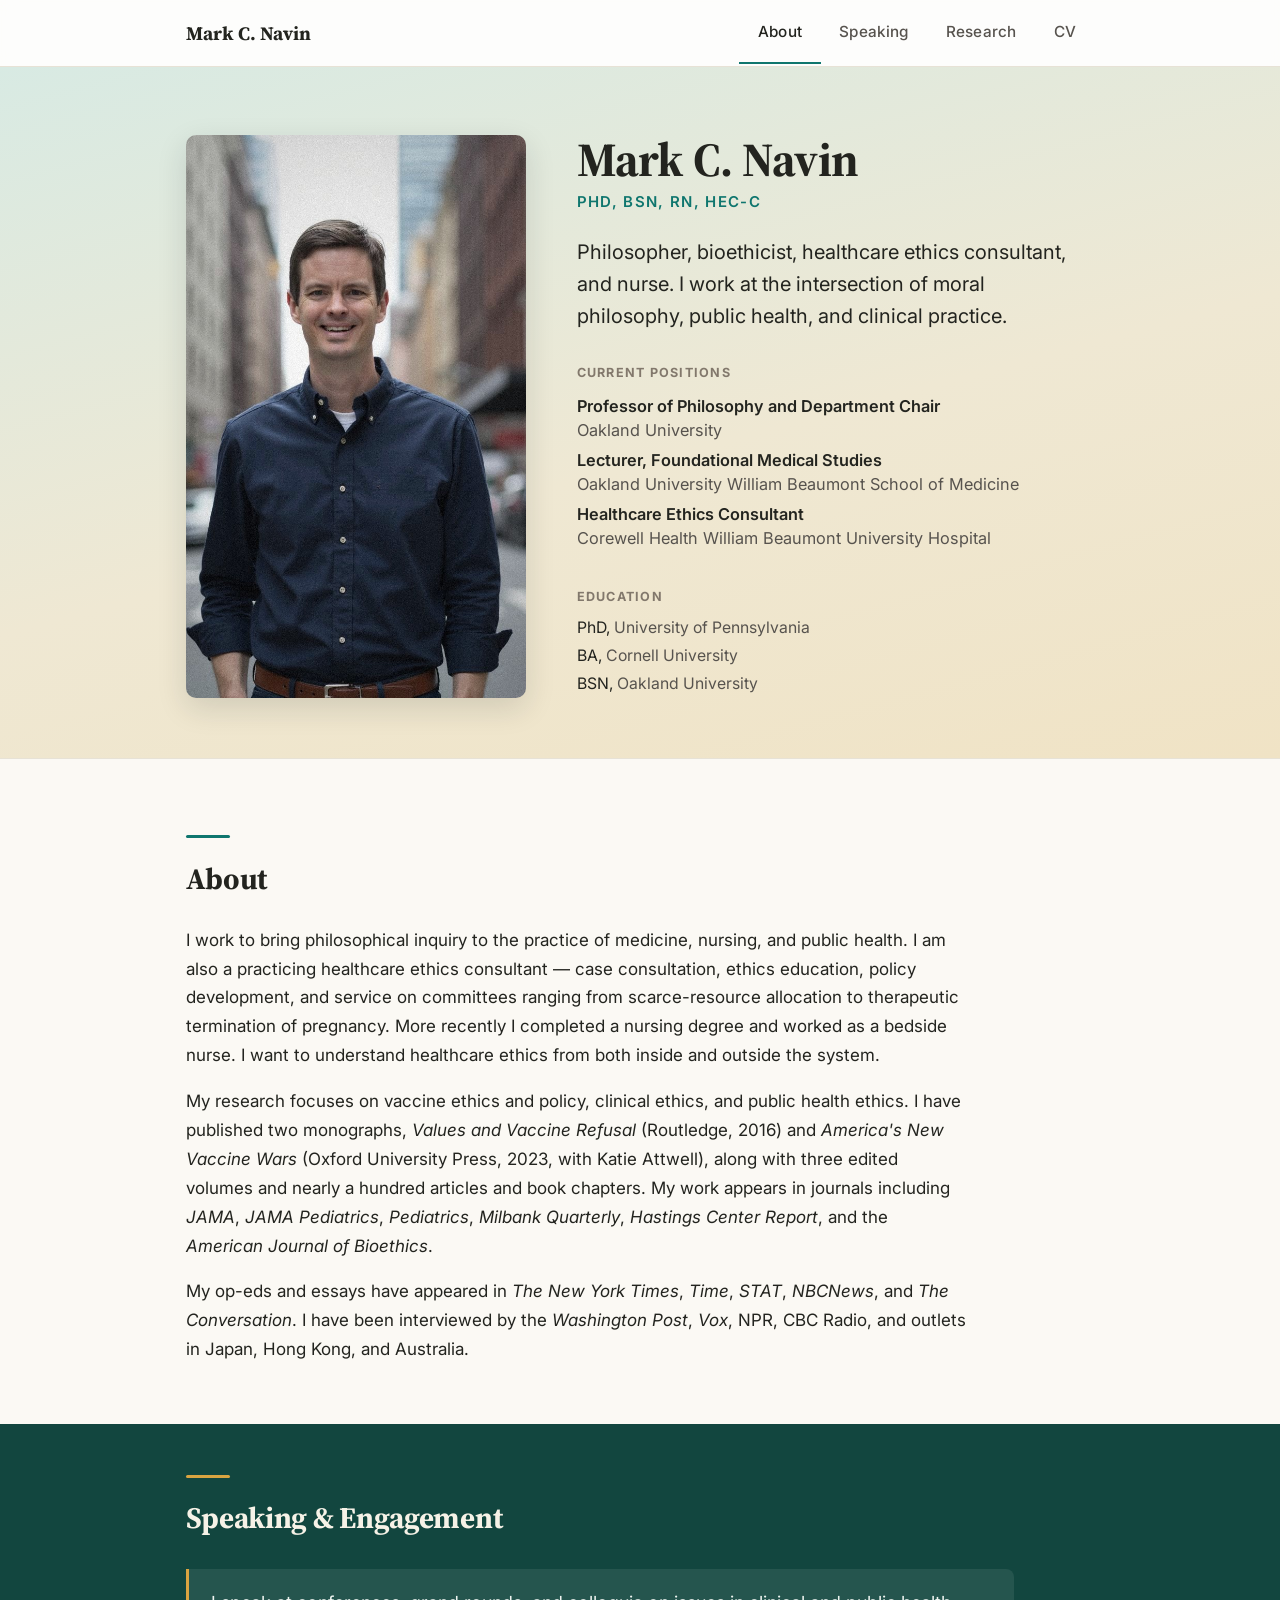
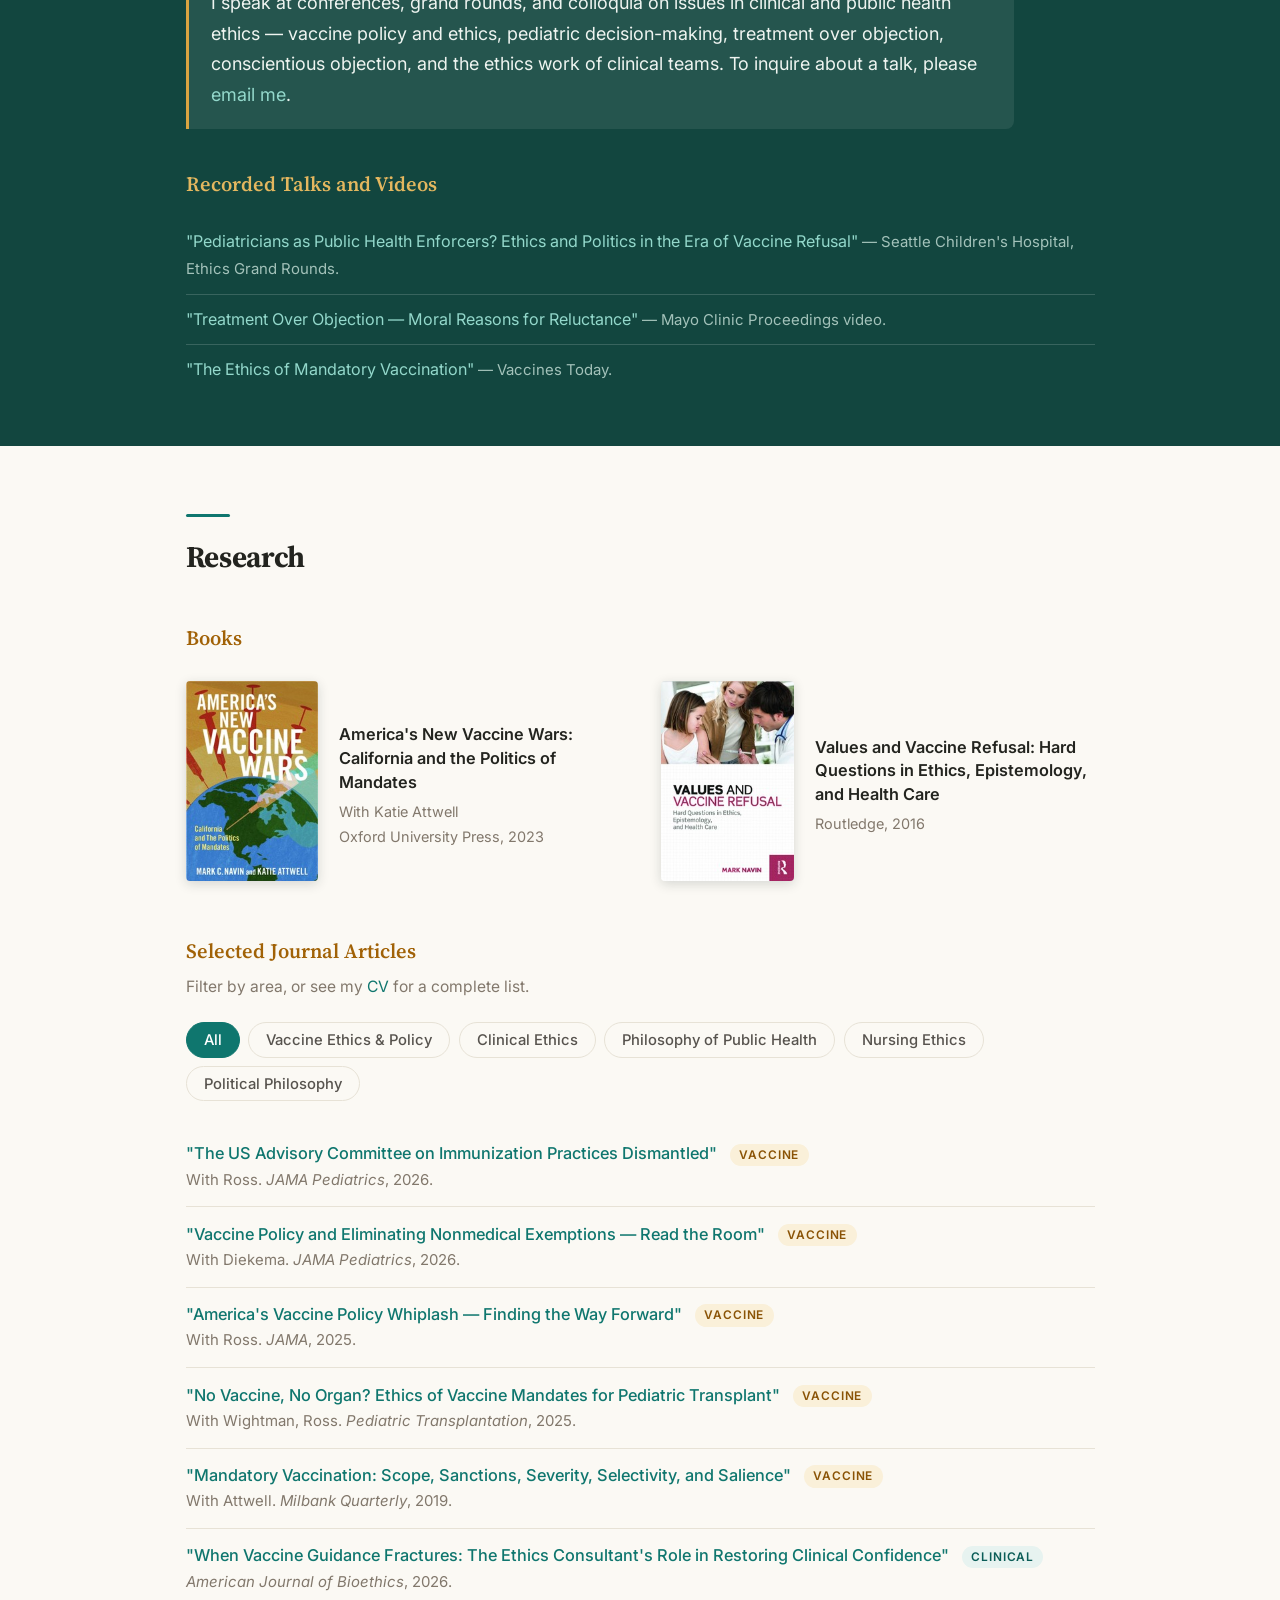
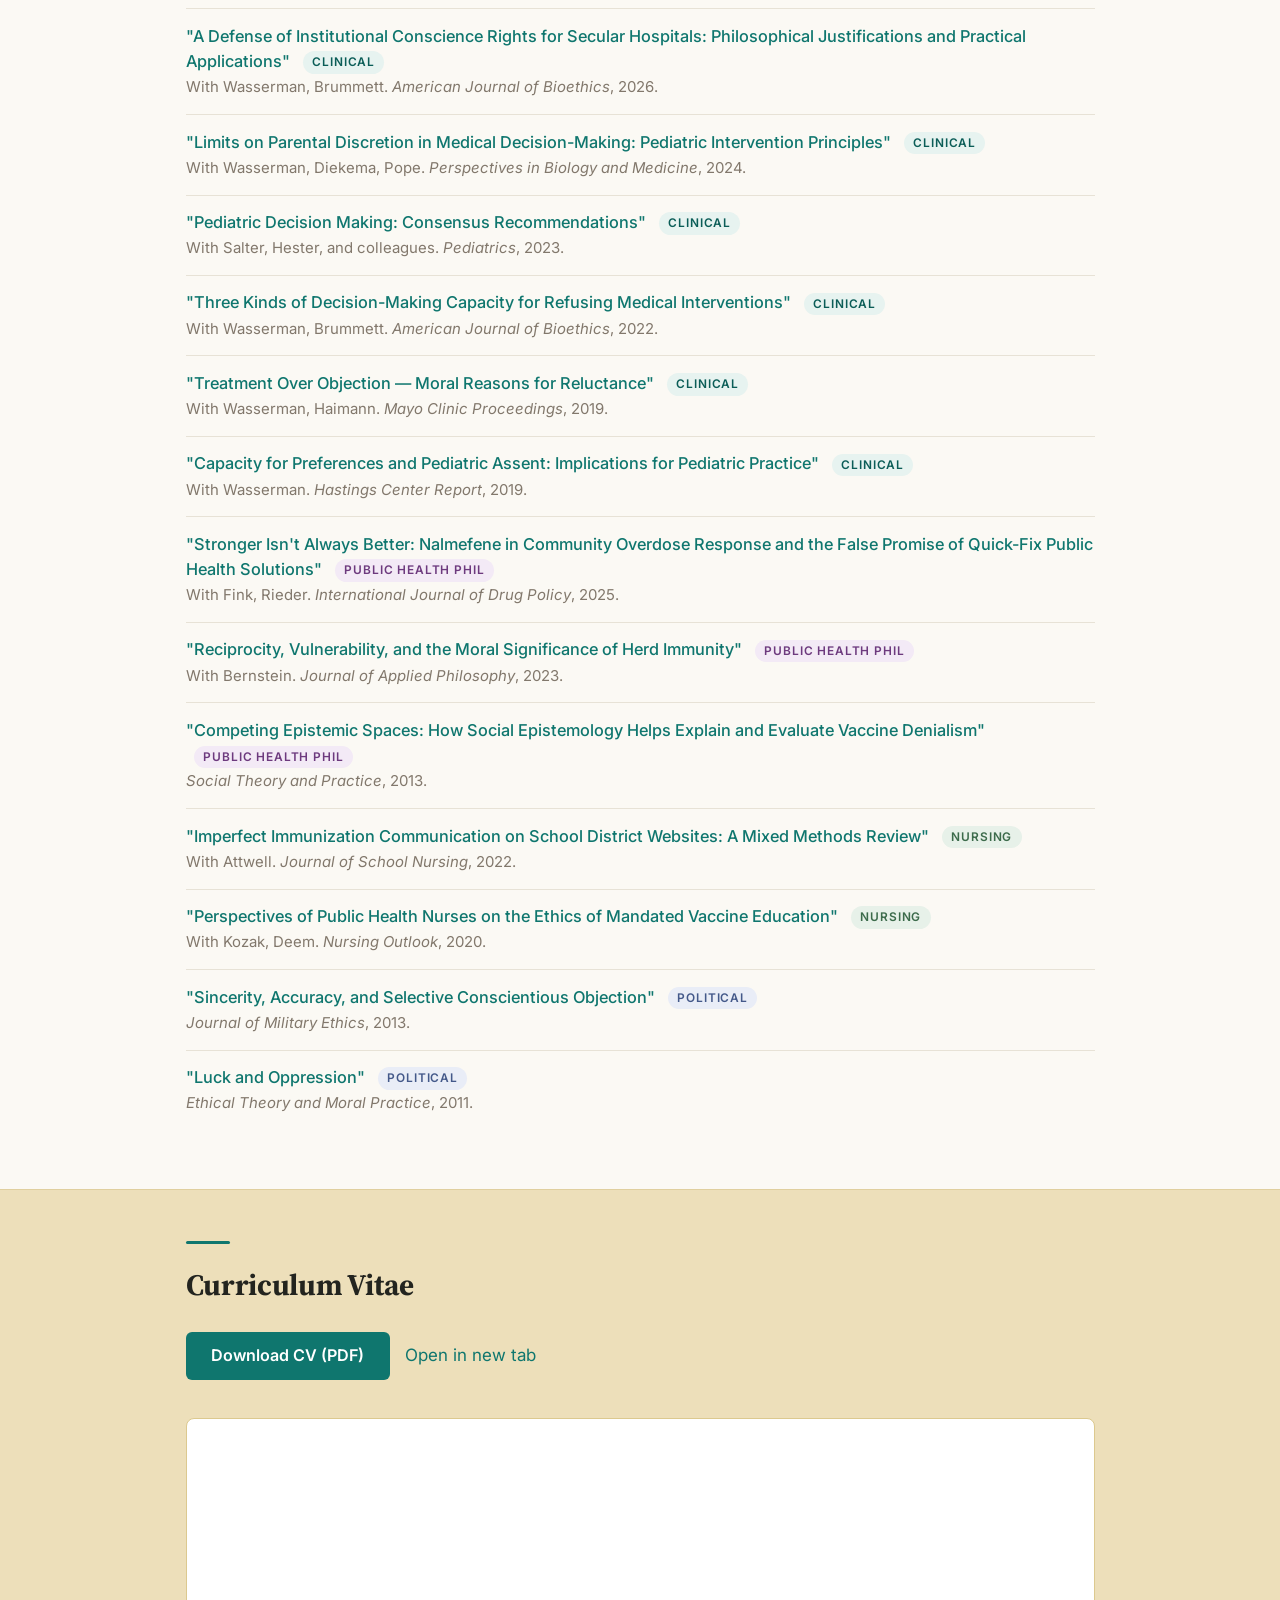
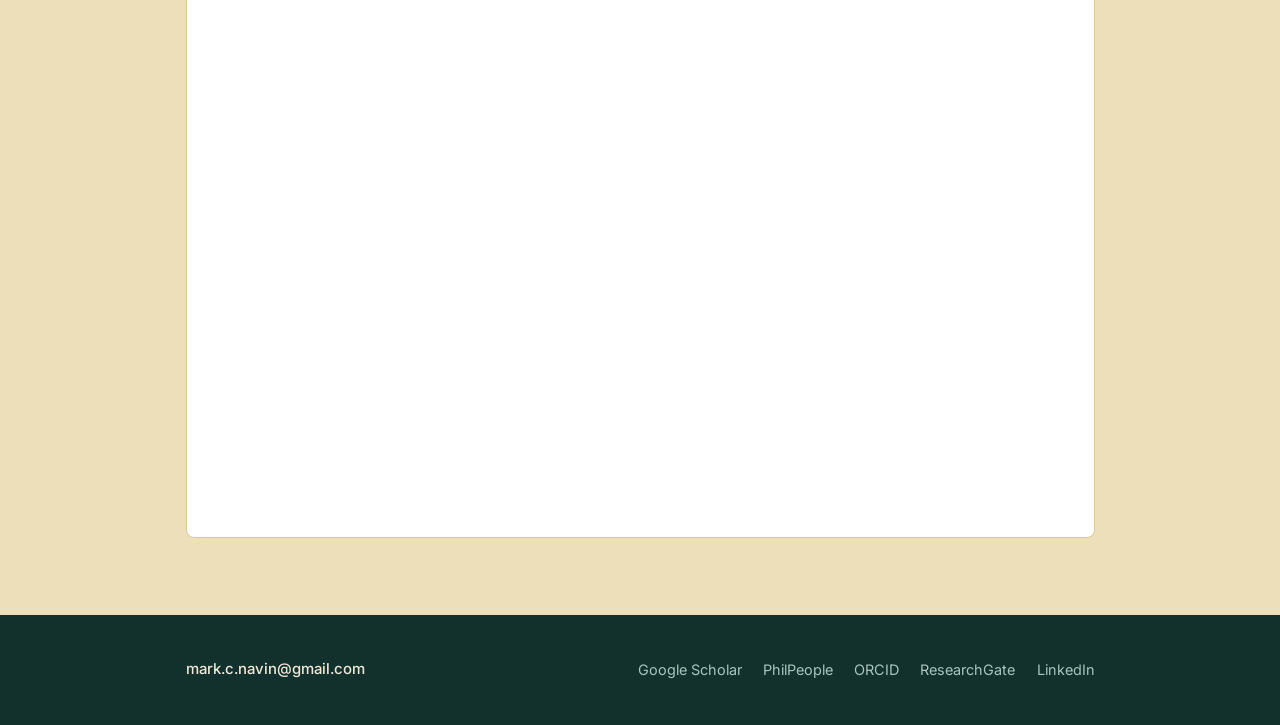
==== commit 482ebebb: "Add files via upload" ====
--- a/index.html
+++ b/index.html
@@ -136,80 +136,25 @@
     </div>
 </section>
 
-<main class="container page-content">
+<main class="page-content">
 
     <section class="about-bio">
-        <p>I work to bring philosophical inquiry to the practice of medicine, nursing, and public health. In addition to being a scholar, I am also a practicing healthcare ethics consultant. That work includes case consultation, ethics education, and policy development. I have led or served on institutional review boards, animal care and use committees, scarce-resource allocation committees, vaccine mandate exemption committees, and a hospital committee on therapeutic termination of pregnancy. More recently I completed a nursing degree, passed the NCLEX, and worked as a bedside nurse. I want to understand healthcare ethics from both inside and outside the system.</p>
+        <div class="container">
+        <h2>About</h2>
+        <p>I work to bring philosophical inquiry to the practice of medicine, nursing, and public health. I am also a practicing healthcare ethics consultant &mdash; case consultation, ethics education, policy development, and service on committees ranging from scarce-resource allocation to therapeutic termination of pregnancy. More recently I completed a nursing degree and worked as a bedside nurse. I want to understand healthcare ethics from both inside and outside the system.</p>
 
         <p>My research focuses on vaccine ethics and policy, clinical ethics, and public health ethics. I have published two monographs, <em>Values and Vaccine Refusal</em> (Routledge, 2016) and <em>America's New Vaccine Wars</em> (Oxford University Press, 2023, with Katie Attwell), along with three edited volumes and nearly a hundred articles and book chapters. My work appears in journals including <em>JAMA</em>, <em>JAMA Pediatrics</em>, <em>Pediatrics</em>, <em>Milbank Quarterly</em>, <em>Hastings Center Report</em>, and the <em>American Journal of Bioethics</em>.</p>
 
         <p>My op-eds and essays have appeared in <em>The New York Times</em>, <em>Time</em>, <em>STAT</em>, <em>NBCNews</em>, and <em>The Conversation</em>. I have been interviewed by the <em>Washington Post</em>, <em>Vox</em>, NPR, CBC Radio, and outlets in Japan, Hong Kong, and Australia.</p>
+        </div>
     </section>
 
     <!-- ==================== SPEAKING & ENGAGEMENT ==================== -->
-    <section id="speaking">
+    <section id="speaking" class="band band-teal">
+        <div class="container">
         <h2>Speaking &amp; Engagement</h2>
 
-        <p class="availability">I am available to speak at conferences, grand rounds, colloquia, and other events. To inquire about a talk, please <a href="mailto:mark.c.navin@gmail.com">email me</a>.</p>
-
-        <h3>Topics</h3>
-
-        <div class="topic-group">
-            <p style="font-weight:600; color:#1f1a14; margin-bottom:0.4rem;">Vaccines and Immunization</p>
-            <ul class="topic-list">
-                <li>Vaccine mandates and exemption policy</li>
-                <li>Vaccine hesitancy, refusal, and the people behind it</li>
-                <li>Vaccine communication with skeptical patients and parents</li>
-            </ul>
-        </div>
-
-        <div class="topic-group">
-            <p style="font-weight:600; color:#1f1a14; margin-bottom:0.4rem;">Pediatric Ethics</p>
-            <ul class="topic-list">
-                <li>Pediatric assent and the role of children's preferences</li>
-                <li>When clinicians should override family decisions</li>
-                <li>Conflict between parents, between parents and clinicians, and between parents and adolescents</li>
-            </ul>
-        </div>
-
-        <div class="topic-group">
-            <p style="font-weight:600; color:#1f1a14; margin-bottom:0.4rem;">Clinical Ethics</p>
-            <ul class="topic-list">
-                <li>Treatment over patient objection</li>
-                <li>Surrogate decision-making for incapacitated adults</li>
-                <li>Conscientious objection by clinicians</li>
-                <li>Informed consent at the bedside</li>
-                <li>The work of clinical ethics consultation</li>
-            </ul>
-        </div>
-
-        <div class="topic-group">
-            <p style="font-weight:600; color:#1f1a14; margin-bottom:0.4rem;">Public Health Ethics</p>
-            <ul class="topic-list">
-                <li>The political philosophy of public health</li>
-                <li>Reciprocity, vulnerability, and obligations to the community</li>
-                <li>Scarce resource allocation (lessons from COVID and beyond)</li>
-                <li>Nudges, mandates, and the ethics of behavior change in public health</li>
-            </ul>
-        </div>
-
-        <div class="topic-group">
-            <p style="font-weight:600; color:#1f1a14; margin-bottom:0.4rem;">Nursing and Bedside Care</p>
-            <ul class="topic-list">
-                <li>The moral labor of nurses in informed consent</li>
-                <li>Philosophy at the bedside (a philosopher's nursing education)</li>
-                <li>Hierarchy, delegation, and moral responsibility on clinical teams</li>
-            </ul>
-        </div>
-
-        <div class="topic-group">
-            <p style="font-weight:600; color:#1f1a14; margin-bottom:0.4rem;">Bigger Picture</p>
-            <ul class="topic-list">
-                <li>The political-philosophy preconditions for ethical practice</li>
-                <li>Reflective equilibrium and clinical wisdom</li>
-                <li>How heterodox positions get marginalized in bioethics</li>
-            </ul>
-        </div>
+        <p class="availability">I speak at conferences, grand rounds, and colloquia on issues in clinical and public health ethics &mdash; vaccine policy and ethics, pediatric decision-making, treatment over objection, conscientious objection, and the ethics work of clinical teams. To inquire about a talk, please <a href="mailto:mark.c.navin@gmail.com">email me</a>.</p>
 
         <h3>Recorded Talks and Videos</h3>
         <ul class="writing-list">
@@ -226,10 +171,12 @@
                 <span class="pub-meta"> — Vaccines Today.</span>
             </li>
         </ul>
+        </div>
     </section>
 
     <!-- ==================== RESEARCH ==================== -->
     <section id="research">
+        <div class="container">
         <h2>Research</h2>
 
         <h3>Books</h3>
@@ -255,7 +202,7 @@
         </div>
 
         <h3>Selected Journal Articles</h3>
-        <p style="font-size:0.92rem; color:#6a5238; margin-top:-0.25rem;">Filter by area, or see my <a href="#cv">CV</a> for a complete list.</p>
+        <p class="section-note">Filter by area, or see my <a href="#cv">CV</a> for a complete list.</p>
 
         <div class="pub-filters" role="tablist" aria-label="Filter publications by area">
             <button class="pub-filter is-active" data-cat="all">All</button>
@@ -268,6 +215,11 @@
 
         <ul class="pub-list" id="pub-list">
             <li data-cat="vaccine">
+                <span class="pub-title"><a href="https://doi.org/10.1001/jamapediatrics.2026.0415" target="_blank" rel="noopener">"The US Advisory Committee on Immunization Practices Dismantled"</a></span>
+                <span class="pub-cat">Vaccine</span><br>
+                <span class="pub-meta">With Ross. <em>JAMA Pediatrics</em>, 2026.</span>
+            </li>
+            <li data-cat="vaccine">
                 <span class="pub-title"><a href="https://doi.org/10.1001/jamapediatrics.2025.5290" target="_blank" rel="noopener">"Vaccine Policy and Eliminating Nonmedical Exemptions — Read the Room"</a></span>
                 <span class="pub-cat">Vaccine</span><br>
                 <span class="pub-meta">With Diekema. <em>JAMA Pediatrics</em>, 2026.</span>
@@ -283,21 +235,31 @@
                 <span class="pub-meta">With Wightman, Ross. <em>Pediatric Transplantation</em>, 2025.</span>
             </li>
             <li data-cat="vaccine">
-                <span class="pub-title"><a href="https://doi.org/10.1080/14760584.2023.2232446" target="_blank" rel="noopener">"Eliminating Nonmedical Exemptions: A Radical Shift in How Childhood Vaccine Mandates Govern"</a></span>
-                <span class="pub-cat">Vaccine</span><br>
-                <span class="pub-meta">With Attwell. <em>Expert Review of Vaccines</em>, 2023.</span>
-            </li>
-            <li data-cat="vaccine">
                 <span class="pub-title"><a href="https://doi.org/10.1111/1468-0009.12417" target="_blank" rel="noopener">"Mandatory Vaccination: Scope, Sanctions, Severity, Selectivity, and Salience"</a></span>
                 <span class="pub-cat">Vaccine</span><br>
                 <span class="pub-meta">With Attwell. <em>Milbank Quarterly</em>, 2019.</span>
             </li>
             <li data-cat="clinical">
+                <span class="pub-title"><a href="https://doi.org/10.1080/15265161.2026.2678937" target="_blank" rel="noopener">"When Vaccine Guidance Fractures: The Ethics Consultant's Role in Restoring Clinical Confidence"</a></span>
+                <span class="pub-cat">Clinical</span><br>
+                <span class="pub-meta"><em>American Journal of Bioethics</em>, 2026.</span>
+            </li>
+            <li data-cat="clinical">
+                <span class="pub-title"><a href="https://doi.org/10.1080/15265161.2025.2570673" target="_blank" rel="noopener">"A Defense of Institutional Conscience Rights for Secular Hospitals: Philosophical Justifications and Practical Applications"</a></span>
+                <span class="pub-cat">Clinical</span><br>
+                <span class="pub-meta">With Wasserman, Brummett. <em>American Journal of Bioethics</em>, 2026.</span>
+            </li>
+            <li data-cat="clinical">
                 <span class="pub-title"><a href="https://doi.org/10.1353/pbm.2024.a929023" target="_blank" rel="noopener">"Limits on Parental Discretion in Medical Decision-Making: Pediatric Intervention Principles"</a></span>
                 <span class="pub-cat">Clinical</span><br>
                 <span class="pub-meta">With Wasserman, Diekema, Pope. <em>Perspectives in Biology and Medicine</em>, 2024.</span>
             </li>
             <li data-cat="clinical">
+                <span class="pub-title"><a href="https://doi.org/10.1542/peds.2023-061832" target="_blank" rel="noopener">"Pediatric Decision Making: Consensus Recommendations"</a></span>
+                <span class="pub-cat">Clinical</span><br>
+                <span class="pub-meta">With Salter, Hester, and colleagues. <em>Pediatrics</em>, 2023.</span>
+            </li>
+            <li data-cat="clinical">
                 <span class="pub-title"><a href="https://doi.org/10.1080/15265161.2021.1941423" target="_blank" rel="noopener">"Three Kinds of Decision-Making Capacity for Refusing Medical Interventions"</a></span>
                 <span class="pub-cat">Clinical</span><br>
                 <span class="pub-meta">With Wasserman, Brummett. <em>American Journal of Bioethics</em>, 2022.</span>
@@ -311,6 +273,11 @@
                 <span class="pub-title"><a href="https://doi.org/10.1002/hast.980" target="_blank" rel="noopener">"Capacity for Preferences and Pediatric Assent: Implications for Pediatric Practice"</a></span>
                 <span class="pub-cat">Clinical</span><br>
                 <span class="pub-meta">With Wasserman. <em>Hastings Center Report</em>, 2019.</span>
+            </li>
+            <li data-cat="phil">
+                <span class="pub-title"><a href="https://doi.org/10.1016/j.drugpo.2025.104945" target="_blank" rel="noopener">"Stronger Isn't Always Better: Nalmefene in Community Overdose Response and the False Promise of Quick-Fix Public Health Solutions"</a></span>
+                <span class="pub-cat">Public Health Phil</span><br>
+                <span class="pub-meta">With Fink, Rieder. <em>International Journal of Drug Policy</em>, 2025.</span>
             </li>
             <li data-cat="phil">
                 <span class="pub-title"><a href="https://doi.org/10.1111/japp.12671" target="_blank" rel="noopener">"Reciprocity, Vulnerability, and the Moral Significance of Herd Immunity"</a></span>
@@ -318,11 +285,6 @@
                 <span class="pub-meta">With Bernstein. <em>Journal of Applied Philosophy</em>, 2023.</span>
             </li>
             <li data-cat="phil">
-                <span class="pub-title"><a href="https://doi.org/10.1080/15265161.2020.1795528" target="_blank" rel="noopener">"Pox Parties for Grannies? Chickenpox, Exogenous Boosting, and Harmful Injustices"</a></span>
-                <span class="pub-cat">Public Health Phil</span><br>
-                <span class="pub-meta">With Malm. <em>American Journal of Bioethics</em>, 2020.</span>
-            </li>
-            <li data-cat="phil">
                 <span class="pub-title"><a href="https://doi.org/10.5840/soctheorpract201339214" target="_blank" rel="noopener">"Competing Epistemic Spaces: How Social Epistemology Helps Explain and Evaluate Vaccine Denialism"</a></span>
                 <span class="pub-cat">Public Health Phil</span><br>
                 <span class="pub-meta"><em>Social Theory and Practice</em>, 2013.</span>
@@ -348,16 +310,19 @@
                 <span class="pub-meta"><em>Ethical Theory and Moral Practice</em>, 2011.</span>
             </li>
         </ul>
+        </div>
     </section>
 
     <!-- ==================== CV ==================== -->
-    <section id="cv">
+    <section id="cv" class="band band-sand">
+        <div class="container">
         <h2>Curriculum Vitae</h2>
         <div class="cv-actions">
             <a href="files/navin-cv.pdf" class="cv-download" download>Download CV (PDF)</a>
             <a href="files/navin-cv.pdf" target="_blank" rel="noopener">Open in new tab</a>
         </div>
         <iframe src="files/navin-cv.pdf" class="cv-embed" title="Mark C. Navin CV"></iframe>
+        </div>
     </section>
 
 </main>
--- a/style.css
+++ b/style.css
@@ -1,3 +1,31 @@
+/* =====================================================
+   markcnavin.com — clean editorial theme
+   Palette:
+     --ink        #1b2228   (primary text)
+     --ink-soft   #4b5560   (secondary text)
+     --ink-faint  #7a838d   (meta text)
+     --accent     #0f766e   (deep teal)
+     --accent-dk  #0b5d57   (teal hover)
+     --accent-bg  #e9f4f2   (teal tint)
+     --bg         #fdfdfc   (page)
+     --bg-alt     #f4f6f5   (bands)
+     --line       #e4e7e6   (borders)
+   ===================================================== */
+
+:root {
+    --ink: #23241f;
+    --ink-soft: #57534e;
+    --ink-faint: #82786c;
+    --accent: #0f766e;
+    --accent-dk: #0b5d57;
+    --accent-bg: #e7f3f0;
+    --warm: #a16207;
+    --warm-bg: #faf0d9;
+    --bg: #fbf9f4;
+    --bg-alt: #f4f0e7;
+    --line: #e7e2d6;
+}
+
 /* ===== RESET & BASE ===== */
 *, *::before, *::after {
     box-sizing: border-box;
@@ -8,15 +36,14 @@
 html {
     font-size: 17px;
     scroll-behavior: smooth;
-    /* offset for sticky nav when scrolling to anchors */
     scroll-padding-top: 70px;
 }
 
 body {
     font-family: 'Inter', -apple-system, BlinkMacSystemFont, 'Segoe UI', Roboto, sans-serif;
-    color: #2a241d;
-    background-color: #fbf6ee;
-    line-height: 1.65;
+    color: var(--ink);
+    background-color: var(--bg);
+    line-height: 1.7;
     -webkit-font-smoothing: antialiased;
     font-size: 1rem;
 }
@@ -29,28 +56,39 @@
 h1 {
     font-size: 2rem;
     font-weight: 700;
-    color: #1f1a14;
+    color: var(--ink);
     margin-bottom: 0.25rem;
+    letter-spacing: -0.015em;
+}
+
+h2 {
+    font-size: 1.75rem;
+    font-weight: 700;
+    color: var(--ink);
+    margin-top: 4rem;
+    margin-bottom: 1.25rem;
     letter-spacing: -0.01em;
-}
-
-h2 {
-    font-size: 1.55rem;
-    font-weight: 700;
-    color: #1f1a14;
-    margin-top: 3rem;
-    margin-bottom: 1rem;
-    padding-bottom: 0.4rem;
-    border-bottom: 2px solid #e6dccb;
-    letter-spacing: -0.005em;
+    position: relative;
+    padding-top: 1.1rem;
+}
+
+h2::before {
+    content: "";
+    position: absolute;
+    top: 0;
+    left: 0;
+    width: 44px;
+    height: 3px;
+    background: var(--accent);
+    border-radius: 2px;
 }
 
 h3 {
-    font-size: 1.18rem;
+    font-size: 1.2rem;
     font-weight: 600;
-    color: #a0563b;
-    margin-top: 2rem;
-    margin-bottom: 0.75rem;
+    color: var(--warm);
+    margin-top: 2.25rem;
+    margin-bottom: 0.85rem;
 }
 
 p {
@@ -58,27 +96,37 @@
 }
 
 a {
-    color: #a0563b;
+    color: var(--accent);
     text-decoration: none;
     border-bottom: 1px solid transparent;
     transition: border-color 0.2s, color 0.2s;
 }
 
 a:hover {
-    border-bottom-color: #a0563b;
+    color: var(--accent-dk);
+    border-bottom-color: var(--accent-dk);
+}
+
+.section-note {
+    font-size: 0.92rem;
+    color: var(--ink-faint);
+    margin-top: -0.5rem;
+    margin-bottom: 1rem;
 }
 
 /* ===== LAYOUT ===== */
 .container {
-    max-width: 920px;
+    max-width: 960px;
     margin: 0 auto;
     padding: 0 1.5rem;
 }
 
 /* ===== NAVIGATION ===== */
 nav {
-    background-color: #fbf6ee;
-    border-bottom: 1px solid #e6dccb;
+    background-color: rgba(253, 253, 252, 0.92);
+    backdrop-filter: blur(8px);
+    -webkit-backdrop-filter: blur(8px);
+    border-bottom: 1px solid var(--line);
     position: sticky;
     top: 0;
     z-index: 100;
@@ -95,8 +143,8 @@
 .nav-name {
     font-family: 'Source Serif 4', Georgia, serif;
     font-weight: 700;
-    font-size: 1.15rem;
-    color: #1f1a14;
+    font-size: 1.12rem;
+    color: var(--ink);
     text-decoration: none;
     border-bottom: none;
     padding: 1rem 0;
@@ -113,7 +161,7 @@
 }
 
 .nav-name:hover {
-    color: #a0563b;
+    color: var(--accent);
     border-bottom: none;
 }
 
@@ -126,22 +174,23 @@
 .nav-links a {
     display: block;
     padding: 1rem 1.1rem;
-    font-size: 0.92rem;
+    font-size: 0.9rem;
     font-weight: 500;
-    color: #5a4a38;
+    letter-spacing: 0.01em;
+    color: var(--ink-soft);
     text-decoration: none;
     border-bottom: 2px solid transparent;
     transition: color 0.2s, border-color 0.2s;
 }
 
 .nav-links a:hover {
-    color: #1f1a14;
-    border-bottom-color: #a0563b;
+    color: var(--ink);
+    border-bottom-color: var(--accent);
 }
 
 .nav-links a.active {
-    color: #1f1a14;
-    border-bottom-color: #a0563b;
+    color: var(--ink);
+    border-bottom-color: var(--accent);
 }
 
 /* Mobile hamburger */
@@ -157,35 +206,35 @@
     display: block;
     width: 22px;
     height: 2px;
-    background: #2a241d;
+    background: var(--ink);
     margin: 5px 0;
     transition: 0.3s;
 }
 
 /* ===== HERO ===== */
 .hero {
-    background: linear-gradient(135deg, #f4ead6 0%, #efe2c8 50%, #ead8b8 100%);
-    padding: 3.5rem 0 3rem;
-    margin-bottom: 2rem;
-    border-bottom: 1px solid #e6dccb;
+    background: linear-gradient(165deg, #d8eae3 0%, #efe8d3 55%, #f0e3c5 100%);
+    padding: 4rem 0 3.5rem;
+    margin-bottom: 2.5rem;
+    border-bottom: 1px solid var(--line);
 }
 
 .about-header {
     display: grid;
-    grid-template-columns: minmax(280px, 360px) 1fr;
-    gap: 2.75rem;
+    grid-template-columns: minmax(280px, 340px) 1fr;
+    gap: 3rem;
     align-items: stretch;
     margin: 0;
 }
 
 .headshot-frame {
     width: 100%;
-    max-width: 360px;
+    max-width: 340px;
     height: 100%;
-    min-height: 480px;
-    border-radius: 6px;
+    min-height: 460px;
+    border-radius: 10px;
     overflow: hidden;
-    box-shadow: 0 8px 28px rgba(60, 40, 20, 0.18);
+    box-shadow: 0 10px 30px rgba(20, 35, 40, 0.14);
 }
 
 .headshot {
@@ -204,41 +253,43 @@
 
 .about-intro h1 {
     margin-bottom: 0.3rem;
-    font-size: 2.6rem;
+    font-size: 2.8rem;
     line-height: 1.05;
     white-space: nowrap;
 }
 
 .postnominals {
-    font-family: 'Source Serif 4', Georgia, serif;
-    font-size: 1.05rem;
-    font-weight: 500;
-    color: #6a5238;
-    letter-spacing: 0.03em;
-    margin-bottom: 1.1rem;
-    font-style: italic;
+    font-family: 'Inter', sans-serif;
+    font-size: 0.88rem;
+    font-weight: 600;
+    color: var(--accent);
+    letter-spacing: 0.09em;
+    text-transform: uppercase;
+    margin-bottom: 1.2rem;
 }
 
 .summary-statement {
-    font-size: 1.15rem;
-    line-height: 1.55;
-    font-weight: 500;
-    color: #2a241d;
-    margin-bottom: 1.5rem;
-    max-width: 36em;
+    font-size: 1.18rem;
+    line-height: 1.6;
+    font-weight: 400;
+    color: var(--ink);
+    margin-bottom: 1.75rem;
+    max-width: 34em;
 }
 
 .hero-positions {
-    margin-bottom: 1rem;
-}
-
-.hero-positions .label {
-    font-size: 0.78rem;
+    margin-bottom: 1.25rem;
+}
+
+.hero-positions .label,
+.hero-degrees .label {
+    font-size: 0.74rem;
     font-weight: 700;
     text-transform: uppercase;
-    letter-spacing: 0.08em;
-    color: #8a6f4a;
-    margin-bottom: 0.4rem;
+    letter-spacing: 0.1em;
+    color: var(--ink-faint);
+    margin-bottom: 0.45rem;
+    display: block;
 }
 
 .hero-positions ul {
@@ -248,34 +299,25 @@
 }
 
 .hero-positions li {
-    font-size: 0.97rem;
+    font-size: 0.96rem;
     line-height: 1.5;
-    color: #2a241d;
-    padding: 0.12rem 0;
+    color: var(--ink);
+    padding: 0.15rem 0;
 }
 
 .hero-positions .role {
     font-weight: 600;
 }
 
-.hero-positions .inst {
-    color: #6a5238;
+.hero-positions .inst,
+.hero-degrees li .inst {
+    color: var(--ink-soft);
 }
 
 .hero-degrees {
     font-size: 0.93rem;
-    color: #2a241d;
+    color: var(--ink);
     line-height: 1.55;
-}
-
-.hero-degrees .label {
-    font-size: 0.74rem;
-    font-weight: 700;
-    text-transform: uppercase;
-    letter-spacing: 0.08em;
-    color: #8a6f4a;
-    margin-bottom: 0.4rem;
-    display: block;
 }
 
 .hero-degrees ul {
@@ -286,101 +328,31 @@
 
 .hero-degrees li {
     padding: 0.1rem 0;
-    color: #2a241d;
-}
-
-.hero-degrees li .inst {
-    color: #6a5238;
 }
 
 /* ===== ABOUT BIO ===== */
 .about-bio {
-    margin: 1rem 0 0 0;
+    margin: 0;
+}
+
+.about-bio h2 {
+    margin-top: 1.5rem;
+}
+
+.about-bio p {
+    max-width: 46em;
 }
 
 /* ===== SPEAKING / ENGAGEMENT ===== */
 .availability {
-    font-size: 1.1rem;
-    line-height: 1.6;
-    background-color: #f4ead6;
-    border-left: 3px solid #a0563b;
-    padding: 1rem 1.25rem;
+    font-size: 1.06rem;
+    line-height: 1.7;
+    background-color: var(--accent-bg);
+    border-left: 3px solid var(--accent);
+    padding: 1.1rem 1.35rem;
     margin: 1.5rem 0 2rem;
-    border-radius: 0 4px 4px 0;
-}
-
-.topic-group {
-    margin-bottom: 1.5rem;
-}
-
-.topic-group h3 {
-    margin-top: 1.25rem;
-    margin-bottom: 0.5rem;
-}
-
-.topic-list {
-    list-style: none;
-    padding: 0;
-    margin: 0;
-}
-
-.topic-list li {
-    padding: 0.35rem 0 0.35rem 1.1rem;
-    position: relative;
-    font-size: 0.97rem;
-    line-height: 1.55;
-}
-
-.topic-list li::before {
-    content: "▸";
-    position: absolute;
-    left: 0;
-    color: #a0563b;
-    font-size: 0.85em;
-    top: 0.5rem;
-}
-
-/* Talks (video grid) */
-.media-grid {
-    display: grid;
-    grid-template-columns: repeat(auto-fill, minmax(280px, 1fr));
-    gap: 1.5rem;
-    margin: 1.5rem 0;
-}
-
-.media-card {
-    background: #fff8eb;
-    border: 1px solid #e6dccb;
-    border-radius: 6px;
-    overflow: hidden;
-    transition: box-shadow 0.2s, transform 0.15s;
-}
-
-.media-card:hover {
-    box-shadow: 0 6px 18px rgba(60, 40, 20, 0.12);
-    transform: translateY(-1px);
-}
-
-.media-card img {
-    width: 100%;
-    display: block;
-}
-
-.media-card .card-body {
-    padding: 0.85rem 1rem 1rem;
-}
-
-.media-card .card-title {
-    font-weight: 600;
-    font-size: 0.92rem;
-    color: #1f1a14;
-    line-height: 1.4;
-    margin-bottom: 0.3rem;
-}
-
-.media-card .card-meta {
-    font-size: 0.82rem;
-    color: #8a6f4a;
+    border-radius: 0 8px 8px 0;
+    max-width: 46em;
 }
 
 .writing-list {
@@ -389,8 +361,8 @@
 }
 
 .writing-list li {
-    padding: 0.55rem 0;
-    border-bottom: 1px solid #ede2cc;
+    padding: 0.65rem 0;
+    border-bottom: 1px solid var(--line);
     font-size: 0.95rem;
 }
 
@@ -415,13 +387,14 @@
 .book img {
     height: 200px;
     width: auto;
-    border-radius: 3px;
-    box-shadow: 0 2px 8px rgba(60, 40, 20, 0.15);
-    transition: transform 0.2s;
+    border-radius: 4px;
+    box-shadow: 0 3px 12px rgba(20, 35, 40, 0.16);
+    transition: transform 0.2s, box-shadow 0.2s;
 }
 
 .book img:hover {
-    transform: scale(1.03);
+    transform: translateY(-3px);
+    box-shadow: 0 8px 20px rgba(20, 35, 40, 0.2);
 }
 
 .book-info {
@@ -432,15 +405,15 @@
 
 .book-info .book-title {
     font-weight: 600;
-    font-size: 0.95rem;
-    color: #1f1a14;
-    line-height: 1.4;
-    margin-bottom: 0.3rem;
+    font-size: 0.96rem;
+    color: var(--ink);
+    line-height: 1.45;
+    margin-bottom: 0.35rem;
 }
 
 .book-info .book-meta {
     font-size: 0.85rem;
-    color: #8a6f4a;
+    color: var(--ink-faint);
 }
 
 /* Filter buttons */
@@ -453,26 +426,26 @@
 
 .pub-filter {
     background: transparent;
-    border: 1px solid #d6c39e;
-    color: #5a4a38;
-    padding: 0.45rem 0.95rem;
+    border: 1px solid var(--line);
+    color: var(--ink-soft);
+    padding: 0.45rem 1rem;
     border-radius: 999px;
     font-family: inherit;
-    font-size: 0.88rem;
+    font-size: 0.87rem;
     font-weight: 500;
     cursor: pointer;
     transition: background-color 0.15s, color 0.15s, border-color 0.15s;
 }
 
 .pub-filter:hover {
-    border-color: #a0563b;
-    color: #1f1a14;
+    border-color: var(--accent);
+    color: var(--accent-dk);
 }
 
 .pub-filter.is-active {
-    background-color: #a0563b;
-    border-color: #a0563b;
-    color: #fff8eb;
+    background-color: var(--accent);
+    border-color: var(--accent);
+    color: #ffffff;
 }
 
 .pub-list {
@@ -481,10 +454,10 @@
 }
 
 .pub-list li {
-    padding: 0.7rem 0;
-    border-bottom: 1px solid #ede2cc;
-    font-size: 0.95rem;
-    line-height: 1.5;
+    padding: 0.85rem 0;
+    border-bottom: 1px solid var(--line);
+    font-size: 0.96rem;
+    line-height: 1.55;
 }
 
 .pub-list li:last-child {
@@ -496,44 +469,65 @@
 }
 
 .pub-title {
-    color: #1f1a14;
+    color: var(--ink);
     font-weight: 500;
 }
 
 .pub-meta {
-    color: #8a6f4a;
+    color: var(--ink-faint);
     font-size: 0.88rem;
 }
 
 .pub-cat {
     display: inline-block;
-    font-size: 0.72rem;
+    font-size: 0.7rem;
     font-weight: 600;
     text-transform: uppercase;
-    letter-spacing: 0.06em;
-    color: #a0563b;
-    background: #f4ead6;
-    padding: 0.1rem 0.5rem;
-    border-radius: 3px;
+    letter-spacing: 0.07em;
+    color: var(--accent-dk);
+    background: var(--accent-bg);
+    padding: 0.12rem 0.55rem;
+    border-radius: 999px;
     margin-left: 0.5rem;
     vertical-align: middle;
+}
+
+/* Per-category chip colors */
+.pub-list li[data-cat="vaccine"] .pub-cat {
+    color: #8a5306;
+    background: var(--warm-bg);
+}
+
+.pub-list li[data-cat="phil"] .pub-cat {
+    color: #6d3a7e;
+    background: #f3eaf6;
+}
+
+.pub-list li[data-cat="nursing"] .pub-cat {
+    color: #3c6b4b;
+    background: #e7f1e9;
+}
+
+.pub-list li[data-cat="political"] .pub-cat {
+    color: #44598a;
+    background: #e9edf7;
 }
 
 /* ===== CV ===== */
 .cv-actions {
     margin: 1rem 0 1.25rem;
     display: flex;
-    gap: 0.75rem;
+    gap: 0.9rem;
     flex-wrap: wrap;
     align-items: center;
 }
 
 .cv-download {
     display: inline-block;
-    padding: 0.55rem 1.4rem;
-    background-color: #a0563b;
-    color: #fff8eb;
-    border-radius: 4px;
+    padding: 0.6rem 1.5rem;
+    background-color: var(--accent);
+    color: #ffffff;
+    border-radius: 6px;
     font-weight: 600;
     font-size: 0.95rem;
     border-bottom: none;
@@ -541,38 +535,98 @@
 }
 
 .cv-download:hover {
-    background-color: #874530;
+    background-color: var(--accent-dk);
     border-bottom: none;
-    color: #fff8eb;
+    color: #ffffff;
 }
 
 .cv-embed {
     width: 100%;
     height: 80vh;
-    border: 1px solid #e6dccb;
-    border-radius: 4px;
+    border: 1px solid var(--line);
+    border-radius: 8px;
     margin: 1rem 0;
     background: #fff;
 }
 
-/* ===== SECTION SPACING ===== */
+/* ===== SECTION SPACING & BANDS ===== */
 .page-content section {
     scroll-margin-top: 70px;
 }
 
 .page-content {
     padding-top: 0.5rem;
-    padding-bottom: 2rem;
+    padding-bottom: 0;
+}
+
+.band {
+    margin-top: 3.5rem;
+    padding: 0.5rem 0 3rem;
+}
+
+.band h2:first-child,
+.band .container > h2:first-child {
+    margin-top: 2.5rem;
+}
+
+.band-teal {
+    background-color: #12463f;
+    color: #d7e6e0;
+}
+
+.band-teal h2 {
+    color: #f6f2e7;
+}
+
+.band-teal h2::before {
+    background: #d9a441;
+}
+
+.band-teal h3 {
+    color: #e3b75f;
+}
+
+.band-teal a {
+    color: #93d8cb;
+}
+
+.band-teal a:hover {
+    color: #c2ece2;
+    border-bottom-color: #c2ece2;
+}
+
+.band-teal .availability {
+    background-color: rgba(255, 255, 255, 0.08);
+    border-left-color: #d9a441;
+    color: #eef4f0;
+}
+
+.band-teal .writing-list li {
+    border-bottom-color: rgba(255, 255, 255, 0.16);
+}
+
+.band-teal .pub-meta {
+    color: #a3c2ba;
+}
+
+.band-sand {
+    background-color: #eddfba;
+    border-top: 1px solid #e0cf9e;
+    margin-bottom: 0;
+}
+
+.band-sand .cv-embed {
+    border-color: #dcc98f;
 }
 
 /* ===== FOOTER ===== */
 footer {
-    margin-top: 4rem;
-    padding: 2rem 0;
-    border-top: 1px solid #e6dccb;
+    margin-top: 0;
+    padding: 2.5rem 0;
+    border-top: none;
     font-size: 0.88rem;
-    color: #8a6f4a;
-    background-color: #f4ead6;
+    color: #a8c4bd;
+    background-color: #12312d;
 }
 
 footer .container {
@@ -584,7 +638,13 @@
 }
 
 .footer-contact a {
-    color: #a0563b;
+    color: #f0e9d8;
+    font-weight: 500;
+}
+
+.footer-contact a:hover {
+    color: #ffffff;
+    border-bottom-color: #ffffff;
 }
 
 .footer-profiles {
@@ -594,13 +654,13 @@
 }
 
 .footer-profiles a {
-    color: #8a6f4a;
+    color: #a8c4bd;
     font-size: 0.85rem;
     border-bottom: none;
 }
 
 .footer-profiles a:hover {
-    color: #a0563b;
+    color: #ffffff;
 }
 
 /* ===== RESPONSIVE ===== */
@@ -617,10 +677,10 @@
         top: 100%;
         left: 0;
         right: 0;
-        background: #fbf6ee;
+        background: var(--bg);
         flex-direction: column;
-        border-bottom: 1px solid #e6dccb;
-        box-shadow: 0 4px 12px rgba(60, 40, 20, 0.06);
+        border-bottom: 1px solid var(--line);
+        box-shadow: 0 4px 12px rgba(20, 35, 40, 0.06);
     }
 
     .nav-links.open {
@@ -633,7 +693,7 @@
     }
 
     .hero {
-        padding: 2.25rem 0 1.75rem;
+        padding: 2.5rem 0 2rem;
     }
 
     .about-header {
@@ -652,7 +712,7 @@
     }
 
     .about-intro h1 {
-        font-size: 2.1rem;
+        font-size: 2.2rem;
         text-align: center;
         white-space: normal;
     }
@@ -663,6 +723,11 @@
 
     .summary-statement {
         text-align: left;
+    }
+
+    h2 {
+        margin-top: 3rem;
+        font-size: 1.5rem;
     }
 
     .books {
